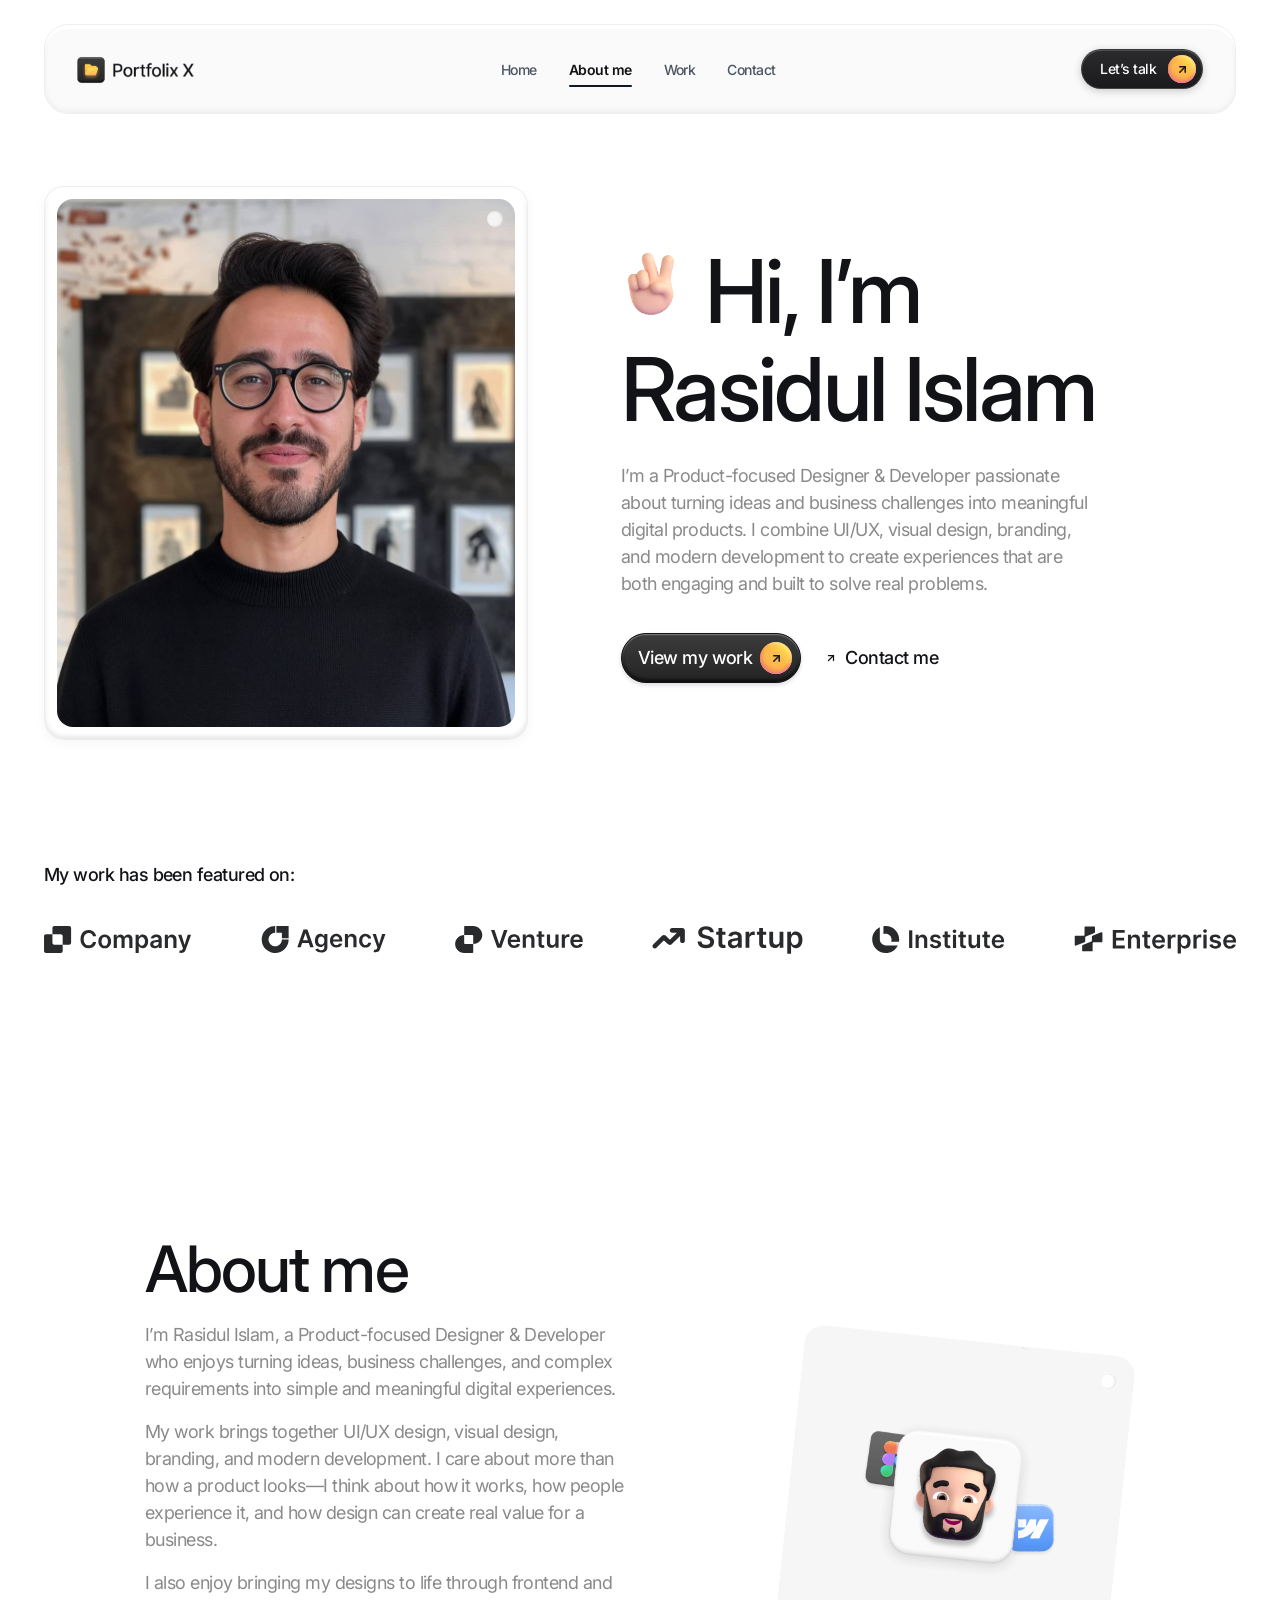
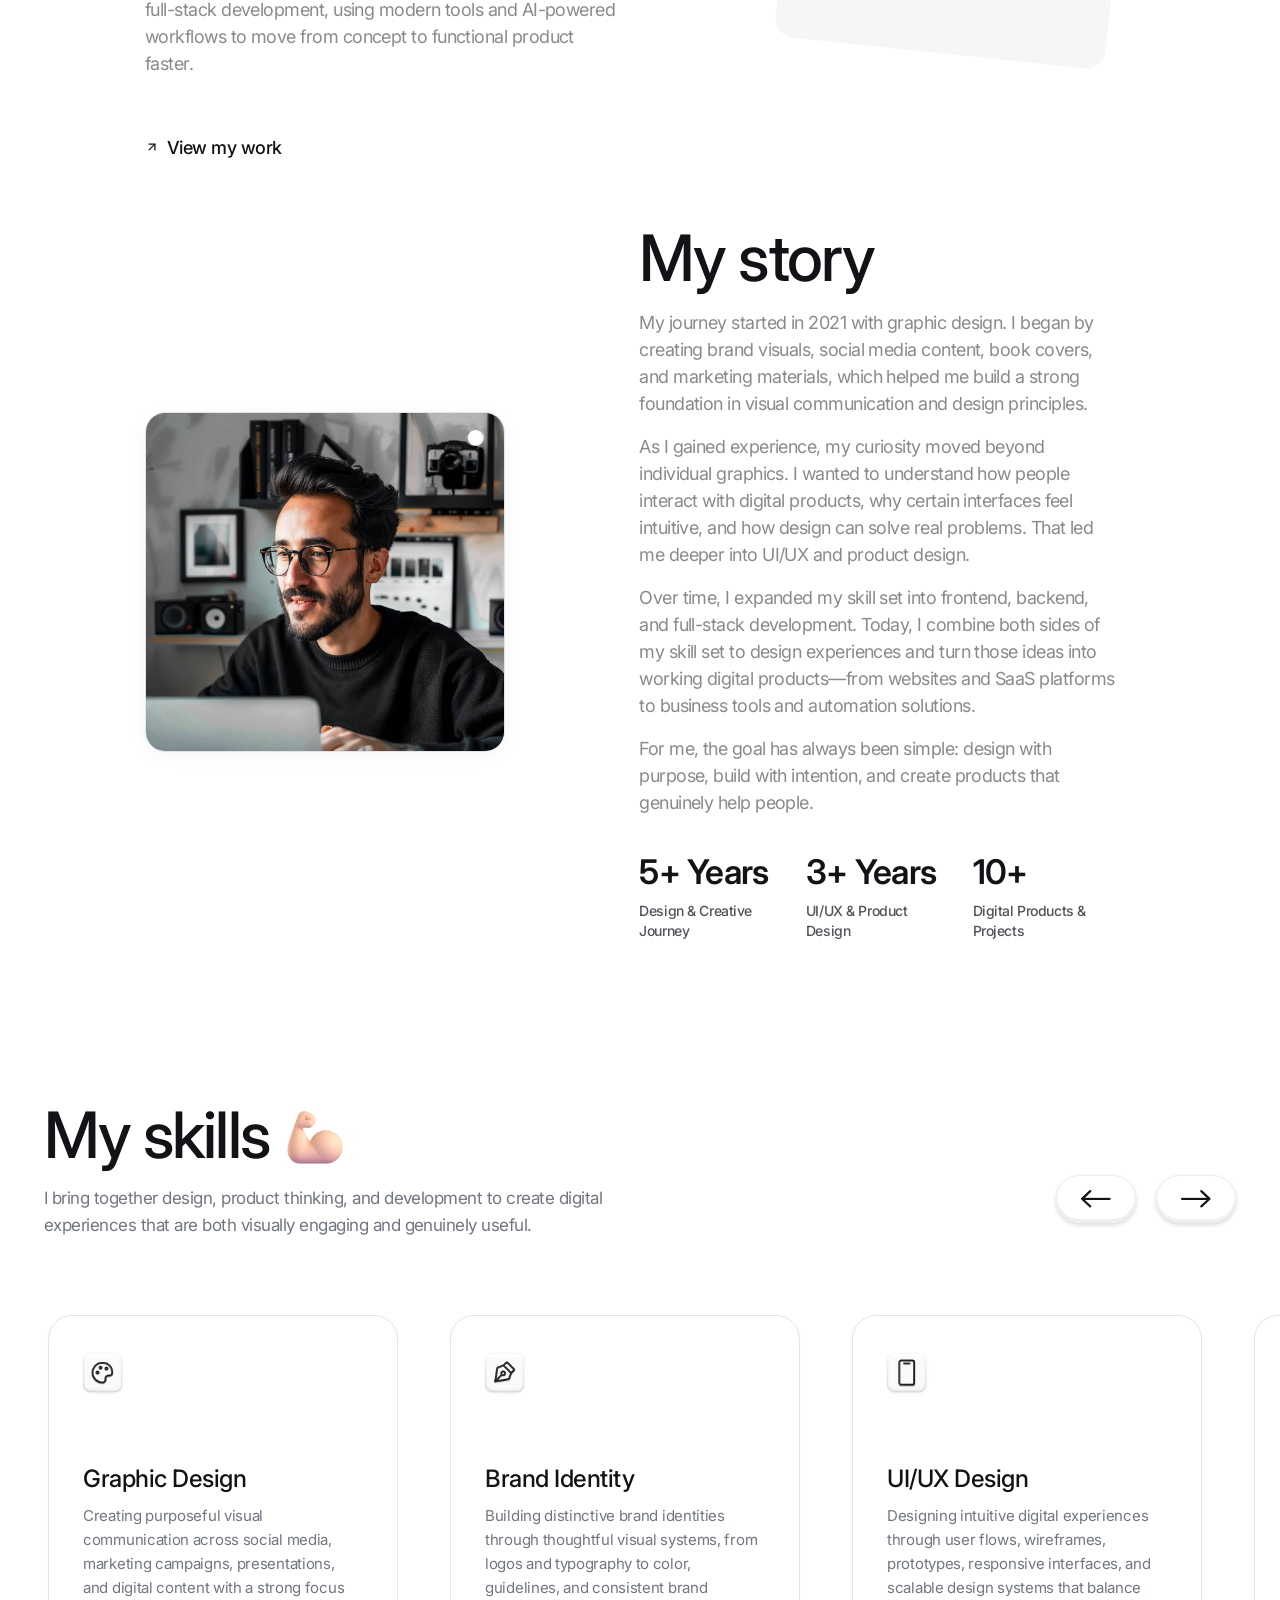
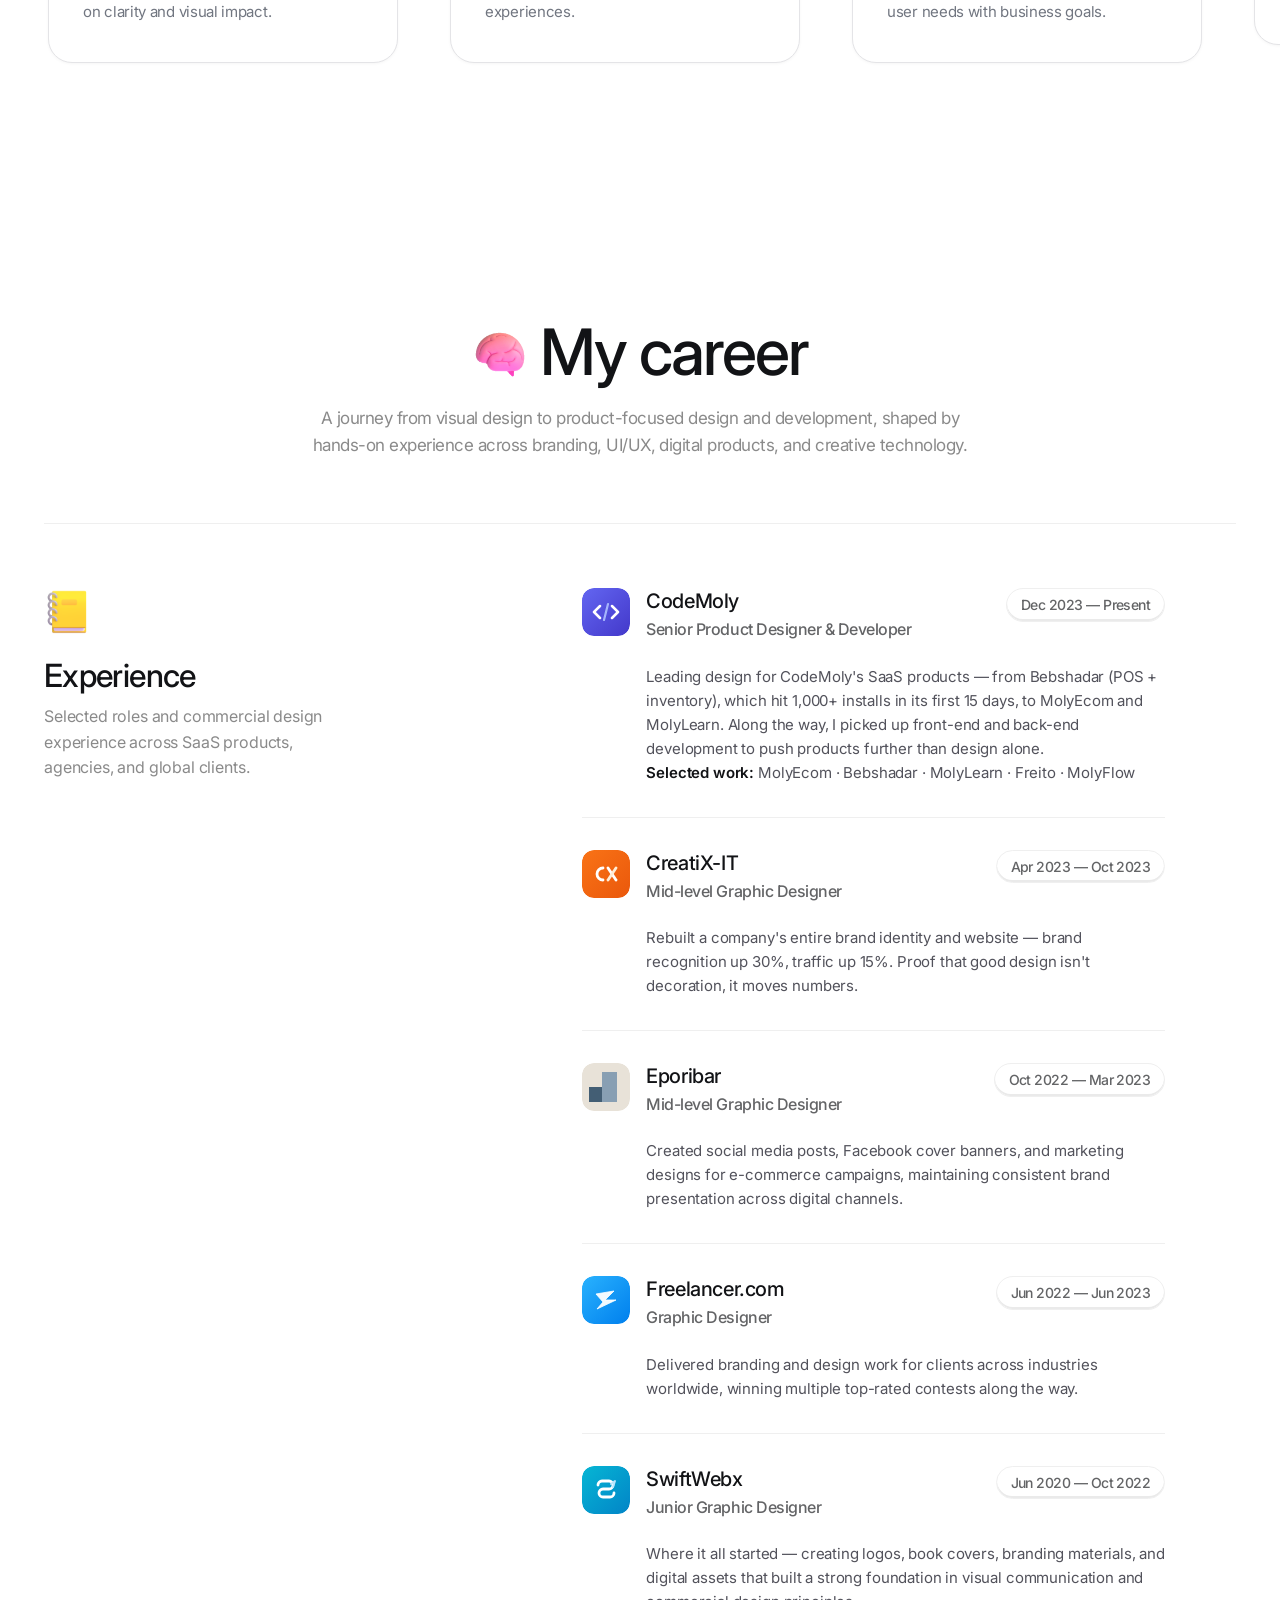
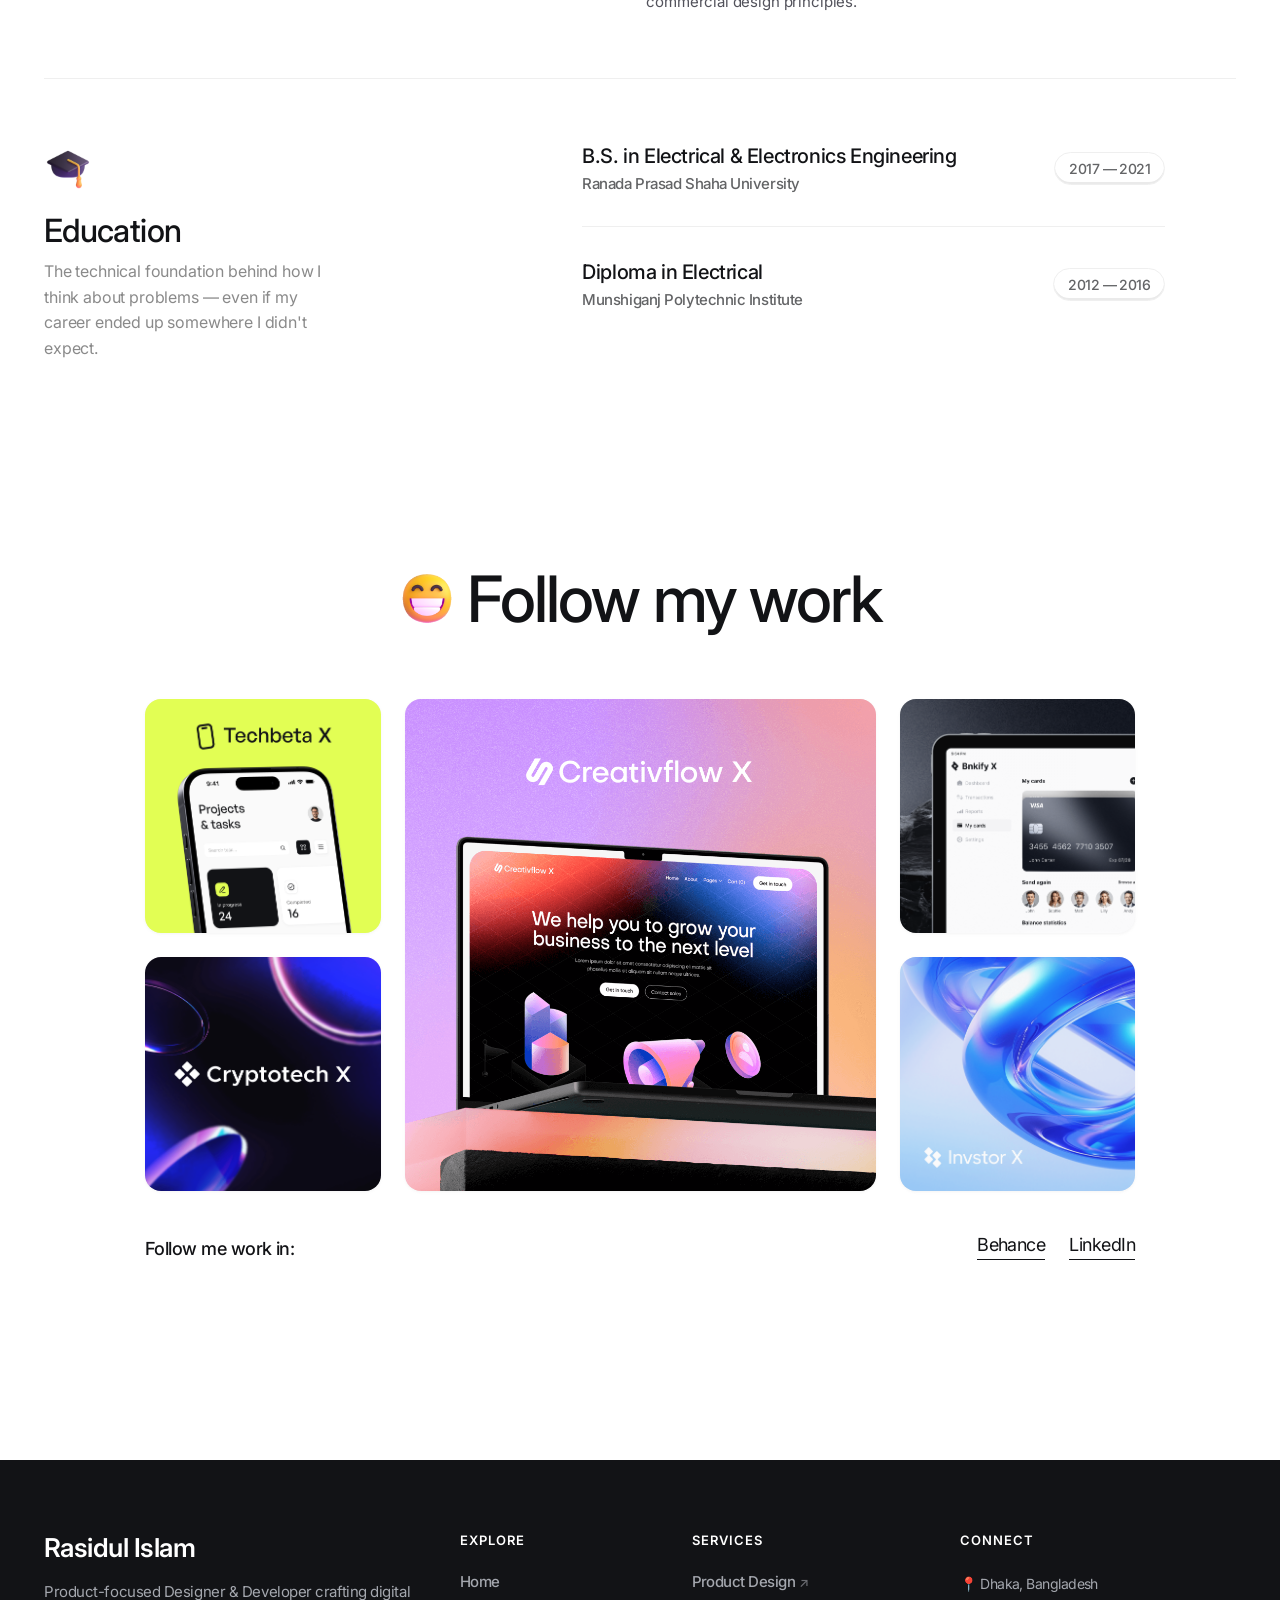
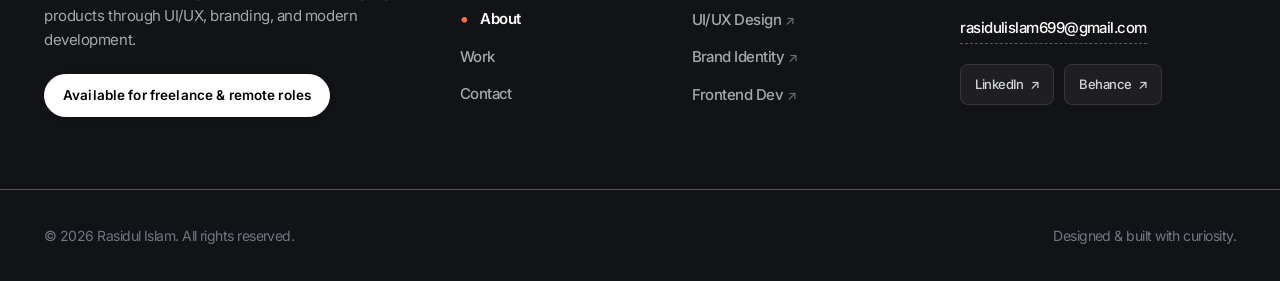
==== about.html @ 04a797d9 "Initial commit: Personal Portfolio - Rasidul Islam" ====
<!DOCTYPE html>
<html data-wf-domain="portfolixtemplate.webflow.io" data-wf-page="667c754c9d223413082639e3" data-wf-site="667c1fe7c451b2511da725f9" lang="en">

<head>
    <meta charset="utf-8" />
    <title>About Me - John Carter | Senior UI/UX & Product Designer</title>
    <meta content="Learn more about John Carter, a Senior Product and UI/UX Designer crafting high-impact digital experiences." name="description" />
    <meta content="width=device-width, initial-scale=1" name="viewport" />
    
    <!-- Favicon -->
    <link href="assets/images/favicon.png" rel="shortcut icon" type="image/x-icon" />
    
    <!-- Google Fonts: Inter (100 to 900) -->
    <link rel="preconnect" href="https://fonts.googleapis.com" />
    <link rel="preconnect" href="https://fonts.gstatic.com" crossorigin />
    <link href="https://fonts.googleapis.com/css2?family=Inter:ital,opsz,wght@0,14..32,100..900;1,14..32,100..900&display=swap" rel="stylesheet" />

    <!-- Core & Custom Stylesheets -->
    <link href="assets/css/webflow.css" rel="stylesheet" type="text/css" />
    <link href="assets/css/design-system.css" rel="stylesheet" type="text/css" />
    <link href="assets/css/custom.css" rel="stylesheet" type="text/css" />

    <style>
        .nav-center-link.active {
            color: var(--ds-text-primary) !important;
            font-weight: 600 !important;
        }
        .nav-center-link.active::after {
            width: 100% !important;
        }
    </style>
</head>

<body>
    <div class="page-wrapper">
        <!-- Floating Header & Navigation -->
        <header class="header-container sticky-alt">
            <div class="w-layout-blockcontainer container-default w-container">
                <div data-animation="default" class="header-wrapper v1 w-nav" data-collapse="all" role="banner">
                    <div class="header-wrapper header-floating">
                        <div class="header-container-wrapper">
                            <!-- Logo -->
                            <div class="nav-menu-left-side">
                                <div class="v1-logo-wrapper">
                                    <a href="index.html" class="logo-link w-inline-block" title="Portfolix X">
                                        <img src="assets/images/logo.png" loading="eager" alt="Portfolix X Logo" />
                                    </a>
                                </div>
                            </div>
                            
                            <!-- Middle Navigation Links (Desktop) -->
                            <nav class="nav-menu-center-links" role="navigation">
                                <a href="index.html" class="nav-center-link">Home</a>
                                <a href="about.html" class="nav-center-link active">About me</a>
                                <a href="work.html" class="nav-center-link">Work</a>
                                <a href="contact.html" class="nav-center-link">Contact</a>
                            </nav>

                            <!-- Right Side: Let’s talk Button & Hamburger Menu Button -->
                            <div class="nav-menu-right-side">
                                <a href="contact.html" class="primary-button small header-shop-btn header-cta-btn w-inline-block" title="Let’s talk">
                                    <div>Let’s talk</div>
                                    <div class="button-icon-right small">
                                        <svg width="13" height="13" viewBox="0 0 24 24" fill="none" stroke="#111827" stroke-width="2.8" stroke-linecap="round" stroke-linejoin="round">
                                            <line x1="7" y1="17" x2="17" y2="7"></line>
                                            <polyline points="7 7 17 7 17 17"></polyline>
                                        </svg>
                                    </div>
                                </a>
                                <div class="hamburger-menu v2 w-nav-button" id="hamburgerBtn" aria-label="Open menu" role="button" tabindex="0">
                                    <div class="hamburger-menu-flex v2">
                                        <div class="hamburger-menu-line top"></div>
                                        <div class="hamburger-menu-line bottom"></div>
                                    </div>
                                </div>
                            </div>
                        </div>
                    </div>
                </div>
            </div>
        </header>

        <!-- Full-Page Menu Drawer Modal -->
        <div class="nav-menu-wrapper full-page-menu v1" id="menuDrawer">
            <div class="full-page-menu---bg v1" id="menuBackdrop"></div>
            <div class="list-nav-menu header-v1">
                <div class="w-layout-blockcontainer container-default width-100 w-container">
                    <div class="card-menu-wrapper">
                        <div class="card-menu">
                            <div class="card-menu---top-content">
                                <div class="availability-wrapper">
                                    <div class="availability-icon"></div>
                                    <div class="text-light">
                                        <div class="display-1 mid v2-alt" style="color: #fff; font-size: 16px; font-weight: 500;">Available for <span class="text-no-wrap">new projects</span></div>
                                    </div>
                                </div>
                                <div class="card-menu---close-button" id="menuCloseBtn" title="Close menu">
                                    <div>&#x2715;</div>
                                </div>
                            </div>
                            <div class="mg-top-default mg-top-24px---mbl">
                                <div class="card-menu---links-wrapper">
                                    <a href="contact.html" class="card-menu---link w-inline-block">
                                        <div class="left-icon"><div class="icon-font-rounded">&#xe810;</div></div>
                                        <div>Contact</div>
                                    </a>
                                    <a href="index.html#services" class="card-menu---link w-inline-block">
                                        <div class="left-icon"><div class="icon-font-rounded">&#xe810;</div></div>
                                        <div>Services</div>
                                    </a>
                                </div>
                            </div>
                            <div class="mg-top-default mg-top-24px---mbl">
                                <div class="w-layout-grid card-menu---pages-grid">
                                    <a href="index.html" class="card-menu---link v2 w-inline-block"><div>Home</div></a>
                                    <a href="about.html" class="card-menu---link v2 w-inline-block w--current"><div>About me</div></a>
                                    <a href="work.html" class="card-menu---link v2 w-inline-block"><div>Work</div></a>
                                    <a href="index.html#shop" class="card-menu---link v2 w-inline-block"><div>Shop</div></a>
                                    <a href="index.html#blog" class="card-menu---link v2 w-inline-block"><div>Blog</div></a>
                                </div>
                            </div>
                            <div class="divider tertiary mg-default"></div>
                            <div>
                                <div class="display-3" style="color: rgba(255,255,255,0.7); font-size: 14px;">Follow me:</div>
                                <div class="mg-top-extra-small">
                                    <div class="social-media-grid small">
                                        <a href="https://www.behance.net/rasidulislamsajib1" target="_blank" rel="noopener noreferrer" class="text-link light">Behance</a>
                                        <a href="https://www.linkedin.com/in/rasidulislamsajib1/" target="_blank" rel="noopener noreferrer" class="text-link light">LinkedIn</a>
                                    </div>
                                </div>
                            </div>
                        </div>
                    </div>
                </div>
            </div>
        </div>

        <main class="main-wrapper">
            <!-- 1. ABOUT ME HERO SECTION (PORTFOLIX X EXACT MATCH FROM SPA) -->
            <section class="section hero-section---v4">
                <div class="w-layout-blockcontainer container-default w-container">
                    <div class="w-layout-grid grid-2-columns hero-section---v4-grid">
                        <div class="card-frame about-card-frame">
                            <img src="assets/images/hi-im-jhon-carter-portfolix-x.jpg" loading="eager" alt="Hi I'm Rasidul Islam" class="card-frame-image hero-section---v4---image" />
                            <div class="card-frame-dot"></div>
                        </div>
                        <div class="hero-section---v4---content">
                            <div class="inner-container _480px">
                                <div class="inner-container _450px---mbl center">
                                    <div class="inner-container _400px---tablet _100-mbl">
                                        <div class="heading-wrapper w-clearfix">
                                            <img src="assets/images/peace-icon-portfolix-x.png" loading="eager" alt="Peace Icon" class="heading-icon alt---mbl" />
                                            <h1 class="display-10">Hi, I’m Rasidul Islam</h1>
                                        </div>
                                    </div>
                                    <div class="mg-top-small">
                                        <p>I’m a Product-focused Designer &amp; Developer passionate about turning ideas and business challenges into meaningful digital products. I combine UI/UX, visual design, branding, and modern development to create experiences that are both engaging and built to solve real problems.</p>
                                    </div>
                                </div>
                                <div class="mg-top-medium mg-top-32px---mbl">
                                    <div class="buttons-row left center-mbl">
                                        <a href="work.html" class="primary-button w-inline-block">
                                            <div>View my work</div>
                                            <div class="button-icon-right">
                                                <svg width="13" height="13" viewBox="0 0 24 24" fill="none" stroke="#111827" stroke-width="2.8" stroke-linecap="round" stroke-linejoin="round">
                                                    <line x1="7" y1="17" x2="17" y2="7"></line>
                                                    <polyline points="7 7 17 7 17 17"></polyline>
                                                </svg>
                                            </div>
                                        </a>
                                        <a href="contact.html" class="link mid w-inline-block">
                                            <div class="item-icon-left">
                                                <svg width="12" height="12" viewBox="0 0 24 24" fill="none" stroke="currentColor" stroke-width="2.5" stroke-linecap="round" stroke-linejoin="round">
                                                    <line x1="7" y1="17" x2="17" y2="7"></line>
                                                    <polyline points="7 7 17 7 17 17"></polyline>
                                                </svg>
                                            </div>
                                            <div>Contact me</div>
                                        </a>
                                    </div>
                                </div>
                            </div>
                        </div>
                    </div>
                </div>
            </section>

            <!-- 2. LOGO SECTION (FEATURED ON - PORTFOLIX X EXACT MATCH) -->
            <section class="section">
                <div class="w-layout-blockcontainer container-default w-container">
                    <div class="text-center---mbl">
                        <div>
                            <div class="display-3">My work has been <span class="text-no-wrap">featured on:</span></div>
                        </div>
                        <div class="mg-top-large">
                            <div class="logo-strip-wrapper---grid">
                                <div class="logo-stripe-wrapper"><img src="assets/images/logos/company.svg" loading="eager" alt="Company Logo - Portfolix X Webflow Template" /></div>
                                <div class="logo-stripe-wrapper"><img src="assets/images/logos/agency.svg" loading="eager" alt="Agency Logo - Portfolix X Webflow Template" /></div>
                                <div class="logo-stripe-wrapper"><img src="assets/images/logos/venture.svg" loading="eager" alt="Venture Logo - Portfolix X Webflow Template" /></div>
                                <div class="logo-stripe-wrapper"><img src="assets/images/logos/startup.svg" loading="eager" alt="Startup Logo - Portfolix X Webflow Template" /></div>
                                <div class="logo-stripe-wrapper"><img src="assets/images/logos/institute.svg" loading="eager" alt="Institute Logo - Portfolix X Webflow Template" /></div>
                                <div class="logo-stripe-wrapper"><img src="assets/images/logos/enterprise.svg" loading="eager" alt="Enterprise Logo - Portfolix X Webflow Template" /></div>
                            </div>
                        </div>
                    </div>
                </div>
            </section>

            <!-- 3. ABOUT ME & MY STORY (PORTFOLIX X EXACT MATCH) -->
            <section class="section top-200">
                <div class="w-layout-blockcontainer container-default w-container">
                    <div class="inner-container _990px center">
                        <div class="w-layout-grid grid-2-columns about-me-grid">
                            <div class="inner-container _480px _100-mbl">
                                <div class="inner-container _500px---mbl">
                                    <h2 class="display-9 mid">About me</h2>
                                    <div class="mg-top-small">
                                        <p>I’m Rasidul Islam, a Product-focused Designer &amp; Developer who enjoys turning ideas, business challenges, and complex requirements into simple and meaningful digital experiences.</p>
                                        <p class="mg-top-small">My work brings together UI/UX design, visual design, branding, and modern development. I care about more than how a product looks—I think about how it works, how people experience it, and how design can create real value for a business.</p>
                                        <p class="mg-top-small">I also enjoy bringing my designs to life through frontend and full-stack development, using modern tools and AI-powered workflows to move from concept to functional product faster.</p>
                                    </div>
                                </div>
                                <div class="mg-top-medium">
                                    <div class="buttons-row left">
                                        <a href="work.html" class="link mid w-inline-block">
                                            <div class="item-icon-left">
                                                <svg width="14" height="14" viewBox="0 0 24 24" fill="none" stroke="currentColor" stroke-width="2.2" stroke-linecap="round" stroke-linejoin="round">
                                                    <line x1="7" y1="17" x2="17" y2="7"></line>
                                                    <polyline points="7 7 17 7 17 17"></polyline>
                                                </svg>
                                            </div>
                                            <div>View my work</div>
                                        </a>
                                    </div>
                                </div>
                            </div>
                            <div class="about-me-section---image-container">
                                <div class="image-wrapper about-me-section---image">
                                    <img src="assets/images/about-me-image-portfolix-x.png" loading="eager" alt="About Me Image - Portfolix X Webflow Template" class="image border-radius-image-default" />
                                </div>
                            </div>
                        </div>
                        <div class="mg-top-extra-large mg-top-64px---mbl">
                            <div class="w-layout-grid grid-2-columns story-grid">
                                <div class="image-wrapper story---image-wrapper">
                                    <img src="assets/images/my-story-image-portfolix-x.jpg" loading="eager" alt="My Story Image - Portfolix X Webflow Template" class="image cover-image responsive---mbl" />
                                </div>
                                <div class="inner-container _480px _100-mbl">
                                    <div class="inner-container _550px---mbl">
                                        <h2 class="display-9 mid">My story</h2>
                                        <div class="mg-top-small">
                                            <p>My journey started in 2021 with graphic design. I began by creating brand visuals, social media content, book covers, and marketing materials, which helped me build a strong foundation in visual communication and design principles.</p>
                                            <p class="mg-top-small">As I gained experience, my curiosity moved beyond individual graphics. I wanted to understand how people interact with digital products, why certain interfaces feel intuitive, and how design can solve real problems. That led me deeper into UI/UX and product design.</p>
                                            <p class="mg-top-small">Over time, I expanded my skill set into frontend, backend, and full-stack development. Today, I combine both sides of my skill set to design experiences and turn those ideas into working digital products—from websites and SaaS platforms to business tools and automation solutions.</p>
                                            <p class="mg-top-small">For me, the goal has always been simple: design with purpose, build with intention, and create products that genuinely help people.</p>
                                        </div>
                                        <div class="mg-top-medium">
                                            <div class="w-layout-grid story---grid">
                                                <div>
                                                    <div class="display-8 mid text-titles">5+ Years</div>
                                                    <div class="mg-top-extra-small">
                                                        <div class="display-3">Design &amp; Creative Journey</div>
                                                    </div>
                                                </div>
                                                <div>
                                                    <div class="display-8 mid text-titles">3+ Years</div>
                                                    <div class="mg-top-extra-small">
                                                        <div class="display-3">UI/UX &amp; Product Design</div>
                                                    </div>
                                                </div>
                                                <div>
                                                    <div class="display-8 mid text-titles">10+</div>
                                                    <div class="mg-top-extra-small">
                                                        <div class="display-3">Digital Products &amp; Projects</div>
                                                    </div>
                                                </div>
                                            </div>
                                        </div>
                                    </div>
                                </div>
                            </div>
                        </div>
                    </div>
                </div>
            </section>

            <!-- 4. MY SKILLS SECTION (PORTFOLIX X EXACT MATCH FROM SPA) -->
            <section class="section overflow-hidden">
                <div class="w-layout-blockcontainer container-default w-container">
                    <div class="heading-wrapper">
                        <div class="title-and-arrows alt-mbl">
                            <div class="flex-horizontal justify-start w-clearfix">
                                <h2 class="display-9 mid">My skills</h2>
                                <img src="assets/images/flex-icon-portfolix-x.png" loading="eager" alt="Arm Icon - Portfolix X Webflow Template" class="heading-icon right medium" />
                            </div>
                        </div>
                        <div class="skills-intro-text">
                            <p>I bring together design, product thinking, and development to create digital experiences that are both visually engaging and genuinely useful.</p>
                        </div>
                    </div>
                    <div class="mg-top-extra-large">
                        <div class="slider-wrapper skills-slider w-slider">
                            <div class="slider-mask skills-slider w-slider-mask" id="skillsTrack">
                                <!-- Slide 1: Graphic Design -->
                                <div class="mg-right-default w-slide">
                                    <div class="card skill-card">
                                        <div class="skills-icon"><img src="assets/images/graphic-design-icon-portfolix-x.png" loading="eager" alt="Graphic Design Icon" class="image" /></div>
                                        <div class="inner-container _300px---mbp">
                                            <h3 class="display-5 mid">Graphic Design</h3>
                                            <div class="mg-top-tiny">
                                                <p>Creating purposeful visual communication across social media, marketing campaigns, presentations, and digital content with a strong focus on clarity and visual impact.</p>
                                            </div>
                                        </div>
                                    </div>
                                </div>
                                <!-- Slide 2: Brand Identity -->
                                <div class="mg-right-default w-slide">
                                    <div class="card skill-card">
                                        <div class="skills-icon"><img src="assets/images/brand-design-icon-portfolix-x.png" loading="eager" alt="Brand Identity Icon" class="image" /></div>
                                        <div class="inner-container _300px---mbp">
                                            <h3 class="display-5 mid">Brand Identity</h3>
                                            <div class="mg-top-tiny">
                                                <p>Building distinctive brand identities through thoughtful visual systems, from logos and typography to color, guidelines, and consistent brand experiences.</p>
                                            </div>
                                        </div>
                                    </div>
                                </div>
                                <!-- Slide 3: UI/UX Design -->
                                <div class="mg-right-default w-slide">
                                    <div class="card skill-card">
                                        <div class="skills-icon"><img src="assets/images/ui-ux-design-icon-portfolix-x.png" loading="eager" alt="UI/UX Design Icon" class="image" /></div>
                                        <div class="inner-container _300px---mbp">
                                            <h3 class="display-5 mid">UI/UX Design</h3>
                                            <div class="mg-top-tiny">
                                                <p>Designing intuitive digital experiences through user flows, wireframes, prototypes, responsive interfaces, and scalable design systems that balance user needs with business goals.</p>
                                            </div>
                                        </div>
                                    </div>
                                </div>
                                <!-- Slide 4: Product Design -->
                                <div class="mg-right-default w-slide">
                                    <div class="card skill-card">
                                        <div class="skills-icon"><img src="assets/images/product-design-icon-portfolix-x.png" loading="eager" alt="Product Design Icon" class="image" /></div>
                                        <div class="inner-container _300px---mbp">
                                            <h3 class="display-5 mid">Product Design</h3>
                                            <div class="mg-top-tiny">
                                                <p>Connecting user needs, business goals, and technology to shape digital products from early ideas to polished, functional experiences.</p>
                                            </div>
                                        </div>
                                    </div>
                                </div>
                                <!-- Slide 5: Front-end Development -->
                                <div class="mg-right-default w-slide">
                                    <div class="card skill-card">
                                        <div class="skills-icon"><img src="assets/images/front-end-development-icon-portfolix-x.png" loading="eager" alt="Front-end Development Icon" class="image" /></div>
                                        <div class="inner-container _300px---mbp">
                                            <h3 class="display-5 mid">Front-end Development</h3>
                                            <div class="mg-top-tiny">
                                                <p>Turning designs into responsive, functional web experiences using modern frontend technologies, with attention to performance, usability, and clean implementation.</p>
                                            </div>
                                        </div>
                                    </div>
                                </div>
                            </div>
                            <div class="secondary-button slider-button skills-slider---left w-slider-arrow-left" id="skillPrevBtn" role="button" tabindex="0" aria-label="previous slide">
                                <div></div>
                            </div>
                            <div class="secondary-button slider-button skills-slider---right w-slider-arrow-right" id="skillNextBtn" role="button" tabindex="0" aria-label="next slide">
                                <div></div>
                            </div>
                        </div>
                    </div>
                </div>
            </section>

            <!-- 5. MY CAREER & EDUCATION SECTION -->
            <section class="section career-section">
                <div class="w-layout-blockcontainer container-default w-container">
                    <div class="heading-wrapper center alt-v2 w-clearfix">
                        <img src="assets/images/brain-icon-portfolix-x.png" loading="eager" alt="Brain Icon - Portfolix X Webflow Template" class="heading-icon medium" />
                        <h2 class="display-9 mid">My career</h2>
                    </div>
                    <div class="career-intro-text text-center mg-top-small">
                        <p style="font-size: 17px; line-height: 1.6; color: #52525b; max-width: 680px; margin: 0 auto;">A journey from visual design to product-focused design and development, shaped by hands-on experience across branding, UI/UX, digital products, and creative technology.</p>
                    </div>
                    <div class="divider mg-extra-large"></div>
                    <div class="w-layout-grid grid-2-columns career-grid">
                        <div class="inner-container _300px">
                            <div class="inner-container _250px---mbl">
                                <div class="flex-horizontal justify-start w-clearfix">
                                    <img src="assets/images/ledger-icon-portfolix-x.png" loading="eager" alt="Ledger Icon - Portfolix X Webflow Template" class="heading-icon _48px alt" />
                                </div>
                                <div class="mg-top-extra-small">
                                    <h3 class="display-7 mid">Experience</h3>
                                </div>
                                <div class="mg-top-extra-small">
                                    <p>Selected roles and commercial design experience across SaaS products, agencies, and global clients.</p>
                                </div>
                            </div>
                        </div>
                        <div class="career-content">
                            <div class="grid-1-column gap-row-none">
                                <!-- 1. CodeMoly -->
                                <div class="resume-card-wrapper">
                                    <div class="resume-icon">
                                        <img src="assets/images/career/codemoly.svg" loading="eager" alt="CodeMoly" class="image" />
                                    </div>
                                    <div class="resume-card---content-wrapper">
                                        <div class="resume-card---details-wrapper">
                                            <div>
                                                <h4 class="display-4 mid">CodeMoly</h4>
                                                <div class="mg-top-tiny">
                                                    <div class="display-3 color-neutral-700">Senior Product Designer &amp; Developer</div>
                                                </div>
                                            </div>
                                            <div class="badge secondary mid"><span class="text-paragraph">Dec 2023 — Present</span></div>
                                        </div>
                                        <div class="mg-top-default">
                                            <div class="inner-container _448px">
                                                <p>Leading design for CodeMoly&#x27;s SaaS products — from Bebshadar (POS + inventory), which hit 1,000+ installs in its first 15 days, to MolyEcom and MolyLearn. Along the way, I picked up front-end and back-end development to push products further than design alone.</p>
                                                <p class="mg-top-extra-small" style="font-size: 13.5px; color: #717680; font-weight: 500; margin-top: 10px;"><strong>Selected work:</strong> MolyEcom · Bebshadar · MolyLearn · Freito · MolyFlow</p>
                                            </div>
                                        </div>
                                    </div>
                                </div>
                                <div class="divider mg-medium"></div>
                                <!-- 2. CreatiX-IT -->
                                <div class="resume-card-wrapper">
                                    <div class="resume-icon">
                                        <img src="assets/images/career/creatix.svg" loading="eager" alt="CreatiX-IT" class="image" />
                                    </div>
                                    <div class="resume-card---content-wrapper">
                                        <div class="resume-card---details-wrapper">
                                            <div>
                                                <h4 class="display-4 mid">CreatiX-IT</h4>
                                                <div class="mg-top-tiny">
                                                    <div class="display-3 color-neutral-700">Mid-level Graphic Designer</div>
                                                </div>
                                            </div>
                                            <div class="badge secondary mid"><span class="text-paragraph">Apr 2023 — Oct 2023</span></div>
                                        </div>
                                        <div class="mg-top-default">
                                            <div class="inner-container _448px">
                                                <p>Rebuilt a company&#x27;s entire brand identity and website — brand recognition up 30%, traffic up 15%. Proof that good design isn&#x27;t decoration, it moves numbers.</p>
                                            </div>
                                        </div>
                                    </div>
                                </div>
                                <div class="divider mg-medium"></div>
                                <!-- 3. Eporibar -->
                                <div class="resume-card-wrapper">
                                    <div class="resume-icon">
                                        <img src="assets/images/career/eporibar.svg" loading="eager" alt="Eporibar" class="image" />
                                    </div>
                                    <div class="resume-card---content-wrapper">
                                        <div class="resume-card---details-wrapper">
                                            <div>
                                                <h4 class="display-4 mid">Eporibar</h4>
                                                <div class="mg-top-tiny">
                                                    <div class="display-3 color-neutral-700">Mid-level Graphic Designer</div>
                                                </div>
                                            </div>
                                            <div class="badge secondary mid"><span class="text-paragraph">Oct 2022 — Mar 2023</span></div>
                                        </div>
                                        <div class="mg-top-default">
                                            <div class="inner-container _448px">
                                                <p>Created social media posts, Facebook cover banners, and marketing designs for e-commerce campaigns, maintaining consistent brand presentation across digital channels.</p>
                                            </div>
                                        </div>
                                    </div>
                                </div>
                                <div class="divider mg-medium"></div>
                                <!-- 4. Freelancer.com -->
                                <div class="resume-card-wrapper">
                                    <div class="resume-icon">
                                        <img src="assets/images/career/freelancer.svg" loading="eager" alt="Freelancer.com" class="image" />
                                    </div>
                                    <div class="resume-card---content-wrapper">
                                        <div class="resume-card---details-wrapper">
                                            <div>
                                                <h4 class="display-4 mid">Freelancer.com</h4>
                                                <div class="mg-top-tiny">
                                                    <div class="display-3 color-neutral-700">Graphic Designer</div>
                                                </div>
                                            </div>
                                            <div class="badge secondary mid"><span class="text-paragraph">Jun 2022 — Jun 2023</span></div>
                                        </div>
                                        <div class="mg-top-default">
                                            <div class="inner-container _448px">
                                                <p>Delivered branding and design work for clients across industries worldwide, winning multiple top-rated contests along the way.</p>
                                            </div>
                                        </div>
                                    </div>
                                </div>
                                <div class="divider mg-medium"></div>
                                <!-- 5. SwiftWebx -->
                                <div class="resume-card-wrapper">
                                    <div class="resume-icon">
                                        <img src="assets/images/career/swiftwebx.svg" loading="eager" alt="SwiftWebx" class="image" />
                                    </div>
                                    <div class="resume-card---content-wrapper">
                                        <div class="resume-card---details-wrapper">
                                            <div>
                                                <h4 class="display-4 mid">SwiftWebx</h4>
                                                <div class="mg-top-tiny">
                                                    <div class="display-3 color-neutral-700">Junior Graphic Designer</div>
                                                </div>
                                            </div>
                                            <div class="badge secondary mid"><span class="text-paragraph">Jun 2020 — Oct 2022</span></div>
                                        </div>
                                        <div class="mg-top-default">
                                            <div class="inner-container _448px">
                                                <p>Where it all started — creating logos, book covers, branding materials, and digital assets that built a strong foundation in visual communication and commercial design principles.</p>
                                            </div>
                                        </div>
                                    </div>
                                </div>
                            </div>
                        </div>
                    </div>
                    <div class="divider mg-extra-large"></div>
                    <div class="w-layout-grid grid-2-columns career-grid">
                        <div class="inner-container _300px">
                            <div class="inner-container _250px---mbl">
                                <div class="flex-horizontal justify-start w-clearfix">
                                    <img src="assets/images/graduation-icon-portfolix-x.png" loading="eager" alt="Education Icon - Portfolix X Webflow Template" class="heading-icon _48px alt" />
                                </div>
                                <div class="mg-top-extra-small">
                                    <h3 class="display-7 mid">Education</h3>
                                </div>
                                <div class="mg-top-extra-small">
                                    <p>The technical foundation behind how I think about problems — even if my career ended up somewhere I didn&#x27;t expect.</p>
                                </div>
                            </div>
                        </div>
                        <div class="career-content">
                            <div class="grid-1-column gap-row-none">
                                <!-- 1. B.S. in Electrical & Electronics Engineering -->
                                <div class="resume-card-wrapper">
                                    <div class="resume-card---content-wrapper">
                                        <div class="resume-card---details-wrapper center">
                                            <div>
                                                <h4 class="display-4 mid">B.S. in Electrical &amp; Electronics Engineering</h4>
                                                <div class="mg-top-tiny">
                                                    <div class="display-2">Ranada Prasad Shaha University</div>
                                                </div>
                                            </div>
                                            <div class="badge secondary mid"><span class="text-paragraph">2017 — 2021</span></div>
                                        </div>
                                    </div>
                                </div>
                                <div class="divider mg-medium"></div>
                                <!-- 2. Diploma in Electrical -->
                                <div class="resume-card-wrapper">
                                    <div class="resume-card---content-wrapper">
                                        <div class="resume-card---details-wrapper center">
                                            <div>
                                                <h4 class="display-4 mid">Diploma in Electrical</h4>
                                                <div class="mg-top-tiny">
                                                    <div class="display-2">Munshiganj Polytechnic Institute</div>
                                                </div>
                                            </div>
                                            <div class="badge secondary mid"><span class="text-paragraph">2012 — 2016</span></div>
                                        </div>
                                    </div>
                                </div>
                            </div>
                        </div>
                    </div>
                </div>
            </section>

            <!-- 6. FOLLOW MY WORK (PORTFOLIX X EXACT MATCH FROM SPA) -->
            <section class="section bottom">
                <div class="w-layout-blockcontainer container-default w-container">
                    <div class="inner-container _990px center">
                        <div class="heading-wrapper center alt-v2 w-clearfix">
                            <img src="assets/images/follow-my-work-icon-portfolix-x.png" loading="eager" alt="Follow My Work Icon - Portfolix X Webflow Template" class="heading-icon medium" />
                            <h2 class="display-9 mid">Follow <span class="text-no-wrap">my work</span></h2>
                        </div>
                        <div class="mg-top-extra-large">
                            <div class="w-layout-grid grid-3-columns gallery-grid">
                                <a href="https://www.instagram.com/" target="_blank" rel="noopener noreferrer" class="image-wrapper border-radius-image-default gallery-link w-inline-block">
                                    <img src="assets/images/gallery-1-portfolix-x.png" loading="eager" alt="Techbeta X Project - Portfolix X Webflow Template" class="image cover-image" />
                                </a>
                                <a id="w-node-d7838286-6710-e626-cde7-32a94d28924d-4d289240" href="https://www.instagram.com/" target="_blank" rel="noopener noreferrer" class="image-wrapper border-radius-image-default gallery-link gallery-featured w-inline-block">
                                    <img src="assets/images/gallery-3-portfolix-x.png" loading="eager" alt="Creativflow X Project - Portfolix X Webflow Template" class="image cover-image" />
                                </a>
                                <a href="https://www.instagram.com/" target="_blank" rel="noopener noreferrer" class="image-wrapper border-radius-image-default gallery-link w-inline-block">
                                    <img src="assets/images/gallery-4-portfolix-x.png" loading="eager" alt="Bnkify X Project - Portfolix X Webflow Template" class="image cover-image" />
                                </a>
                                <a href="https://www.instagram.com/" target="_blank" rel="noopener noreferrer" class="image-wrapper border-radius-image-default gallery-link w-inline-block">
                                    <img src="assets/images/gallery-2-portfolix-x.png" loading="eager" alt="Cryptotech X Project - Portfolix X Webflow Template" class="image cover-image" />
                                </a>
                                <a href="https://www.instagram.com/" target="_blank" rel="noopener noreferrer" class="image-wrapper border-radius-image-default gallery-link w-inline-block">
                                    <img src="assets/images/gallery-5-portfolix-x.png" loading="eager" alt="Invstor X Project - Portfolix X Webflow Template" class="image cover-image" />
                                </a>
                            </div>
                        </div>
                        <div class="mg-top-large">
                            <div class="title-left---content-right">
                                <div class="display-3 mid color-neutral-700">Follow me <span class="text-no-wrap">work in:</span></div>
                                <div class="social-media-grid">
                                    <a href="https://www.behance.net/rasidulislamsajib1" target="_blank" rel="noopener noreferrer" class="text-link alt-v2">Behance</a>
                                    <a href="https://www.linkedin.com/in/rasidulislamsajib1/" target="_blank" rel="noopener noreferrer" class="text-link alt-v2">LinkedIn</a>
                                </div>
                            </div>
                        </div>
                    </div>
                </div>
            </section>
        </main>

        <!-- FOOTER (GLOBAL PORTFOLIX X) -->
        <footer class="footer-wrapper">

            <div class="footer-middle">
                <div class="w-layout-blockcontainer container-default w-container">
                    <div class="footer-modern-grid">
                        <!-- Col 1: Identity & Availability -->
                        <div class="footer-col-brand">
                            <a href="index.html" class="footer-brand-title">
                                <span class="brand-name">Rasidul Islam</span>
                            </a>
                            <p class="footer-bio-text">Product-focused Designer &amp; Developer crafting digital products through UI/UX, branding, and modern development.</p>
                            <div class="footer-availability-badge">
                                <span class="availability-badge-text">Available for freelance &amp; remote roles</span>
                            </div>
                        </div>

                        <!-- Col 2: Navigation / Explore -->
                        <div class="footer-nav-block">
                            <div class="footer-title">Explore</div>
                            <ul role="list" class="footer-column-links">
                                <li class="footer-column-item">
                                    <a href="index.html" class="footer-item-link w-inline-block">
                                        <span>Home</span>
                                    </a>
                                </li>
                                <li class="footer-column-item">
                                    <a href="about.html" class="footer-item-link w-inline-block w--current">
                                        <span>About</span>
                                    </a>
                                </li>
                                <li class="footer-column-item">
                                    <a href="work.html" class="footer-item-link w-inline-block">
                                        <span>Work</span>
                                    </a>
                                </li>
                                <li class="footer-column-item">
                                    <a href="contact.html" class="footer-item-link w-inline-block">
                                        <span>Contact</span>
                                    </a>
                                </li>
                            </ul>
                        </div>

                        <!-- Col 3: Services -->
                        <div class="footer-nav-block">
                            <div class="footer-title">Services</div>
                            <ul role="list" class="footer-column-links">
                                <li class="footer-column-item">
                                    <a href="index.html#projects" class="footer-item-link w-inline-block">
                                        <span>Product Design</span>
                                        <span class="link-arrow">↗</span>
                                    </a>
                                </li>
                                <li class="footer-column-item">
                                    <a href="index.html#projects" class="footer-item-link w-inline-block">
                                        <span>UI/UX Design</span>
                                        <span class="link-arrow">↗</span>
                                    </a>
                                </li>
                                <li class="footer-column-item">
                                    <a href="index.html#about" class="footer-item-link w-inline-block">
                                        <span>Brand Identity</span>
                                        <span class="link-arrow">↗</span>
                                    </a>
                                </li>
                                <li class="footer-column-item">
                                    <a href="index.html#projects" class="footer-item-link w-inline-block">
                                        <span>Frontend Dev</span>
                                        <span class="link-arrow">↗</span>
                                    </a>
                                </li>
                            </ul>
                        </div>

                        <!-- Col 4: Connect -->
                        <div class="footer-nav-block">
                            <div class="footer-title">Connect</div>
                            <div class="footer-connect-info">
                                <div class="footer-location-item">
                                    <span>📍 Dhaka, Bangladesh</span>
                                </div>
                                <div>
                                    <a href="mailto:rasidulislam699@gmail.com" class="footer-direct-email">rasidulislam699@gmail.com</a>
                                </div>
                                <div class="footer-social-chips">
                                    <a href="https://www.linkedin.com/in/rasidulislamsajib1/" target="_blank" rel="noopener noreferrer" class="footer-social-chip">
                                        <span>LinkedIn</span>
                                        <span>↗</span>
                                    </a>
                                    <a href="https://www.behance.net/rasidulislamsajib1" target="_blank" rel="noopener noreferrer" class="footer-social-chip">
                                        <span>Behance</span>
                                        <span>↗</span>
                                    </a>
                                </div>
                            </div>
                        </div>
                    </div>
                </div>
            </div>
            <div class="footer-bottom">
                <div class="w-layout-blockcontainer container-default w-container">
                    <div class="footer-bottom-flex">
                        <div class="footer-copyright-text">© 2026 Rasidul Islam. All rights reserved.</div>
                        <div class="footer-built-with-text">Designed &amp; built with curiosity.</div>
                    </div>
                </div>
            </div>
        </footer>
    </div>

    <!-- Scripts -->
    <script src="assets/js/jquery.min.js"></script>
    <script src="assets/js/webflow.js"></script>
    <script src="assets/js/main.js?v=2"></script>
    <script>
        // Skills Slider Navigation
        const skillsTrack = document.getElementById('skillsTrack');
        const prevBtn = document.getElementById('skillPrevBtn');
        const nextBtn = document.getElementById('skillNextBtn');

        if (skillsTrack && prevBtn && nextBtn) {
            let currentSlide = 0;
            const slides = skillsTrack.querySelectorAll('.w-slide');
            const totalSlides = slides.length;
            const slideStep = 374; // 350px card + 24px margin

            function updateSlider() {
                const maxSlide = Math.max(0, totalSlides - 3);
                skillsTrack.style.transform = `translate3d(-${currentSlide * slideStep}px, 0px, 0px)`;
            }

            nextBtn.addEventListener('click', () => {
                const maxSlide = Math.max(0, totalSlides - 3);
                if (currentSlide < maxSlide) {
                    currentSlide++;
                } else {
                    currentSlide = 0;
                }
                updateSlider();
            });

            prevBtn.addEventListener('click', () => {
                const maxSlide = Math.max(0, totalSlides - 3);
                if (currentSlide > 0) {
                    currentSlide--;
                } else {
                    currentSlide = maxSlide;
                }
                updateSlider();
            });
        }
    </script>
</body>
</html>
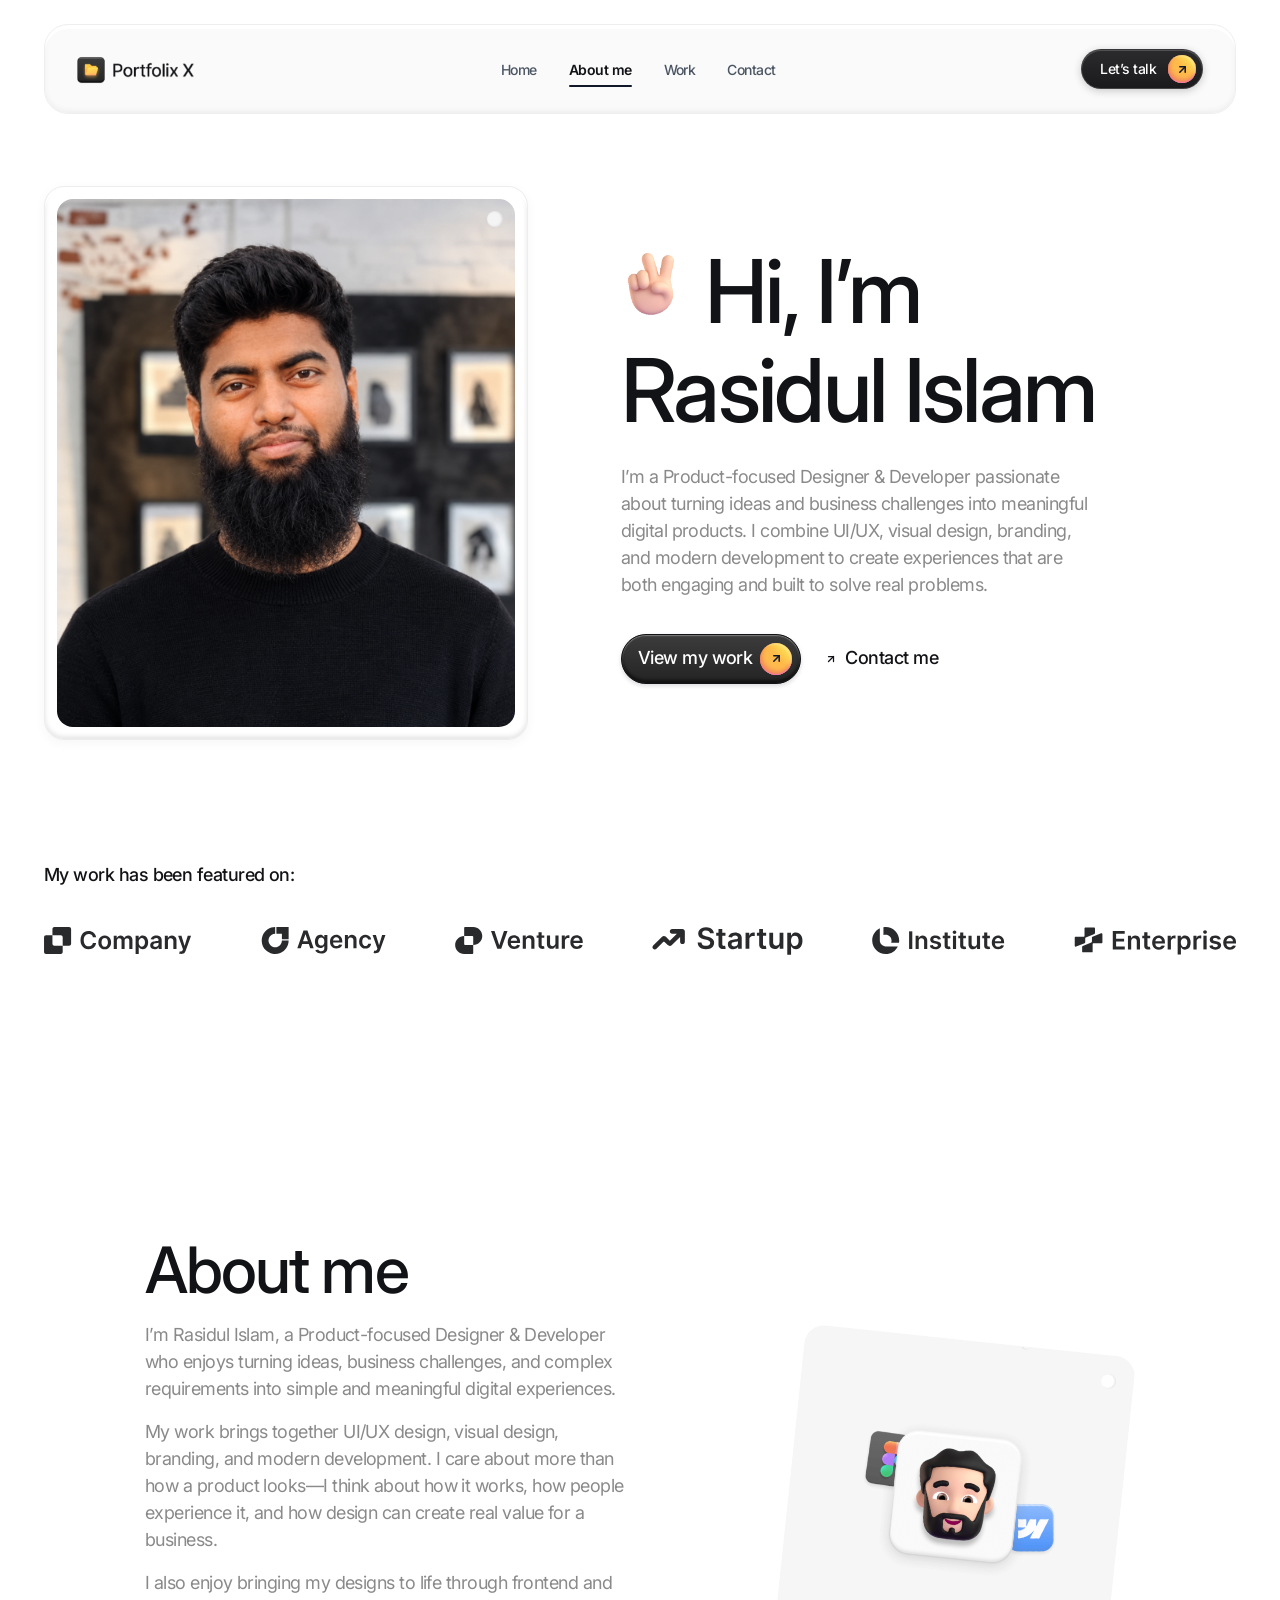
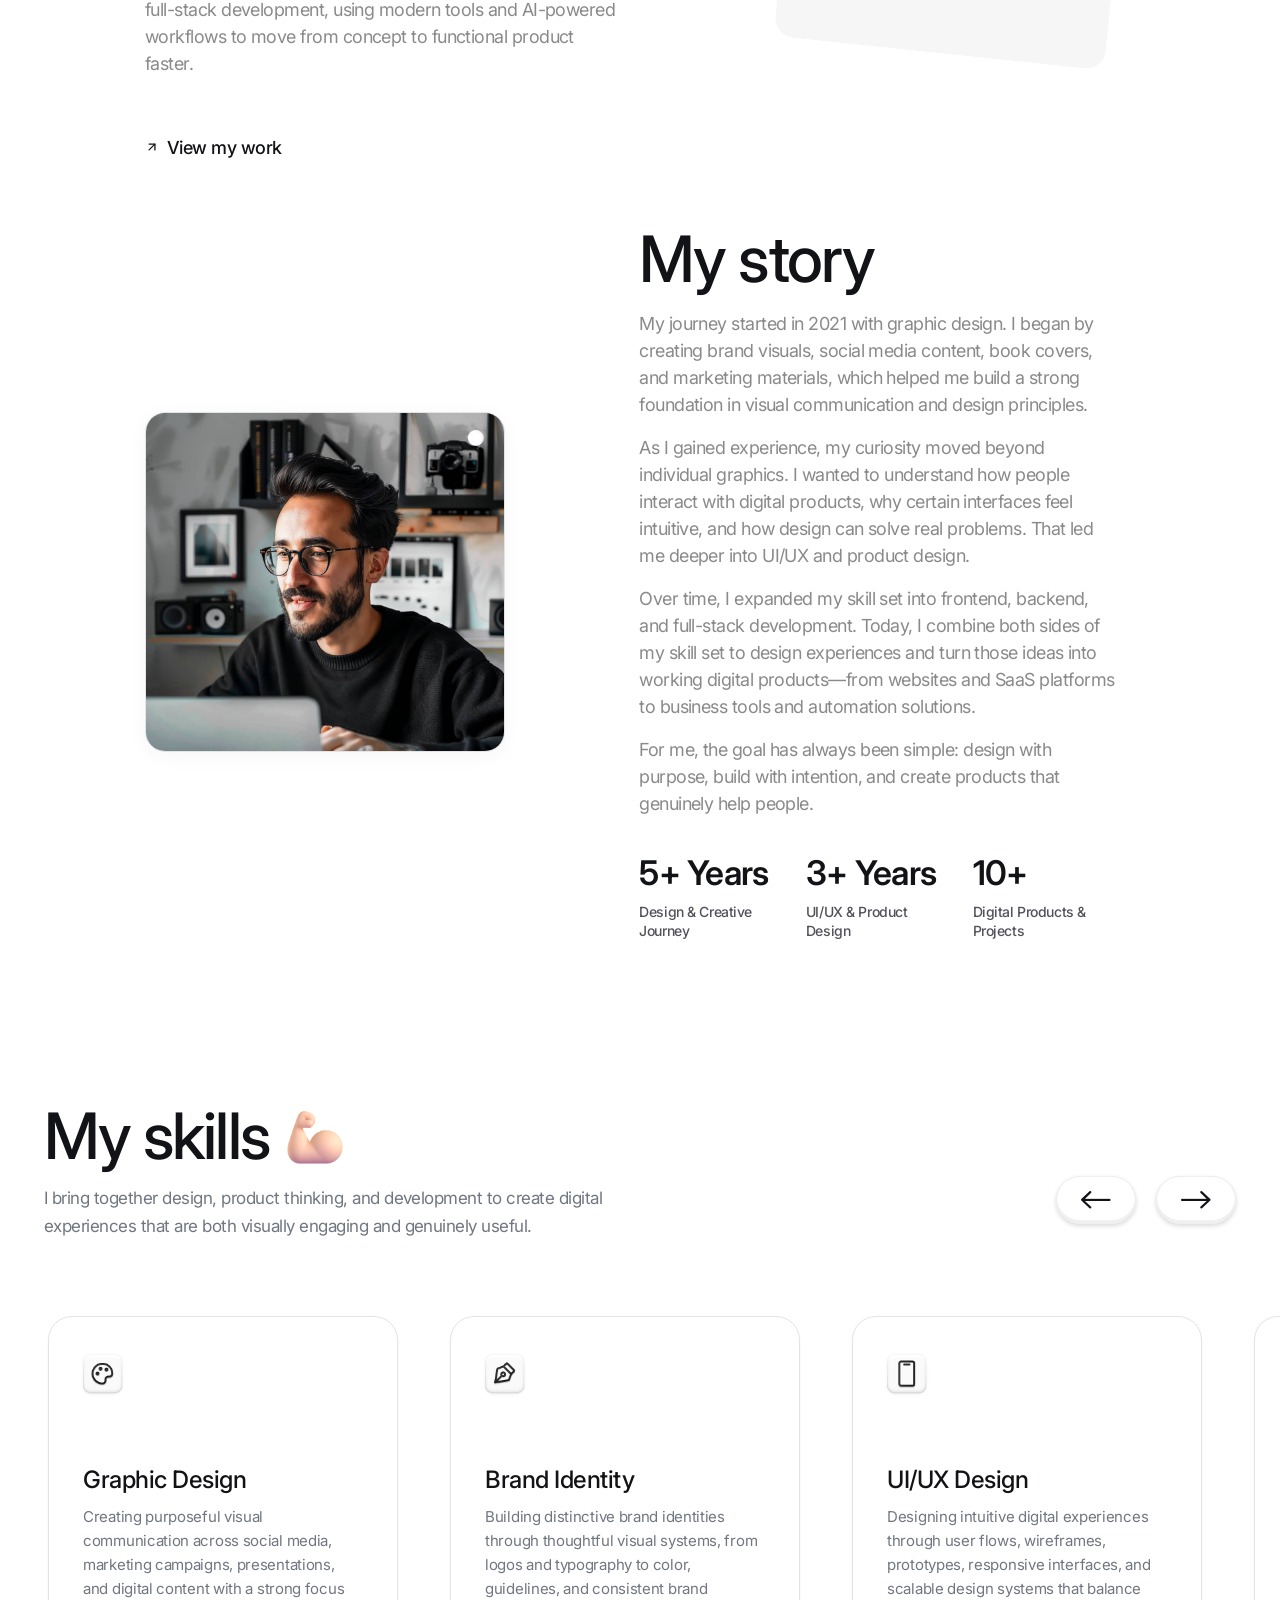
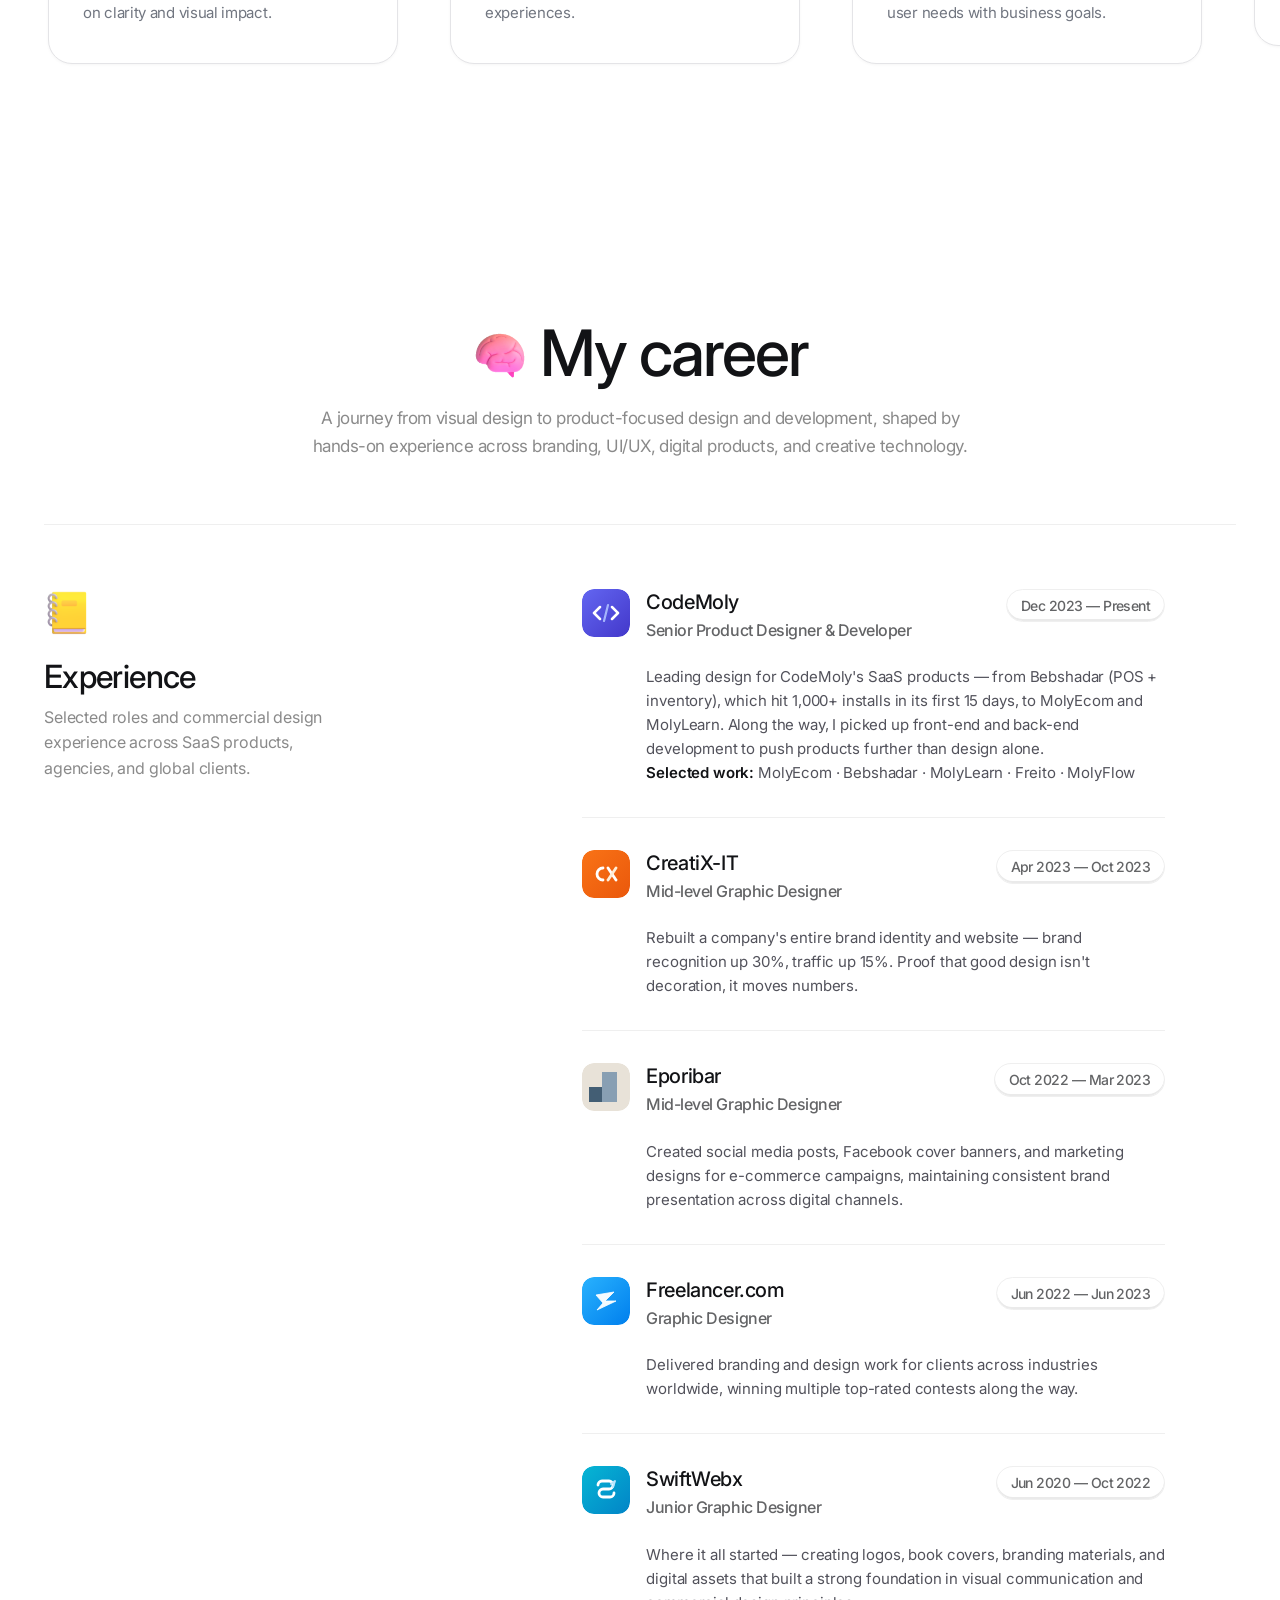
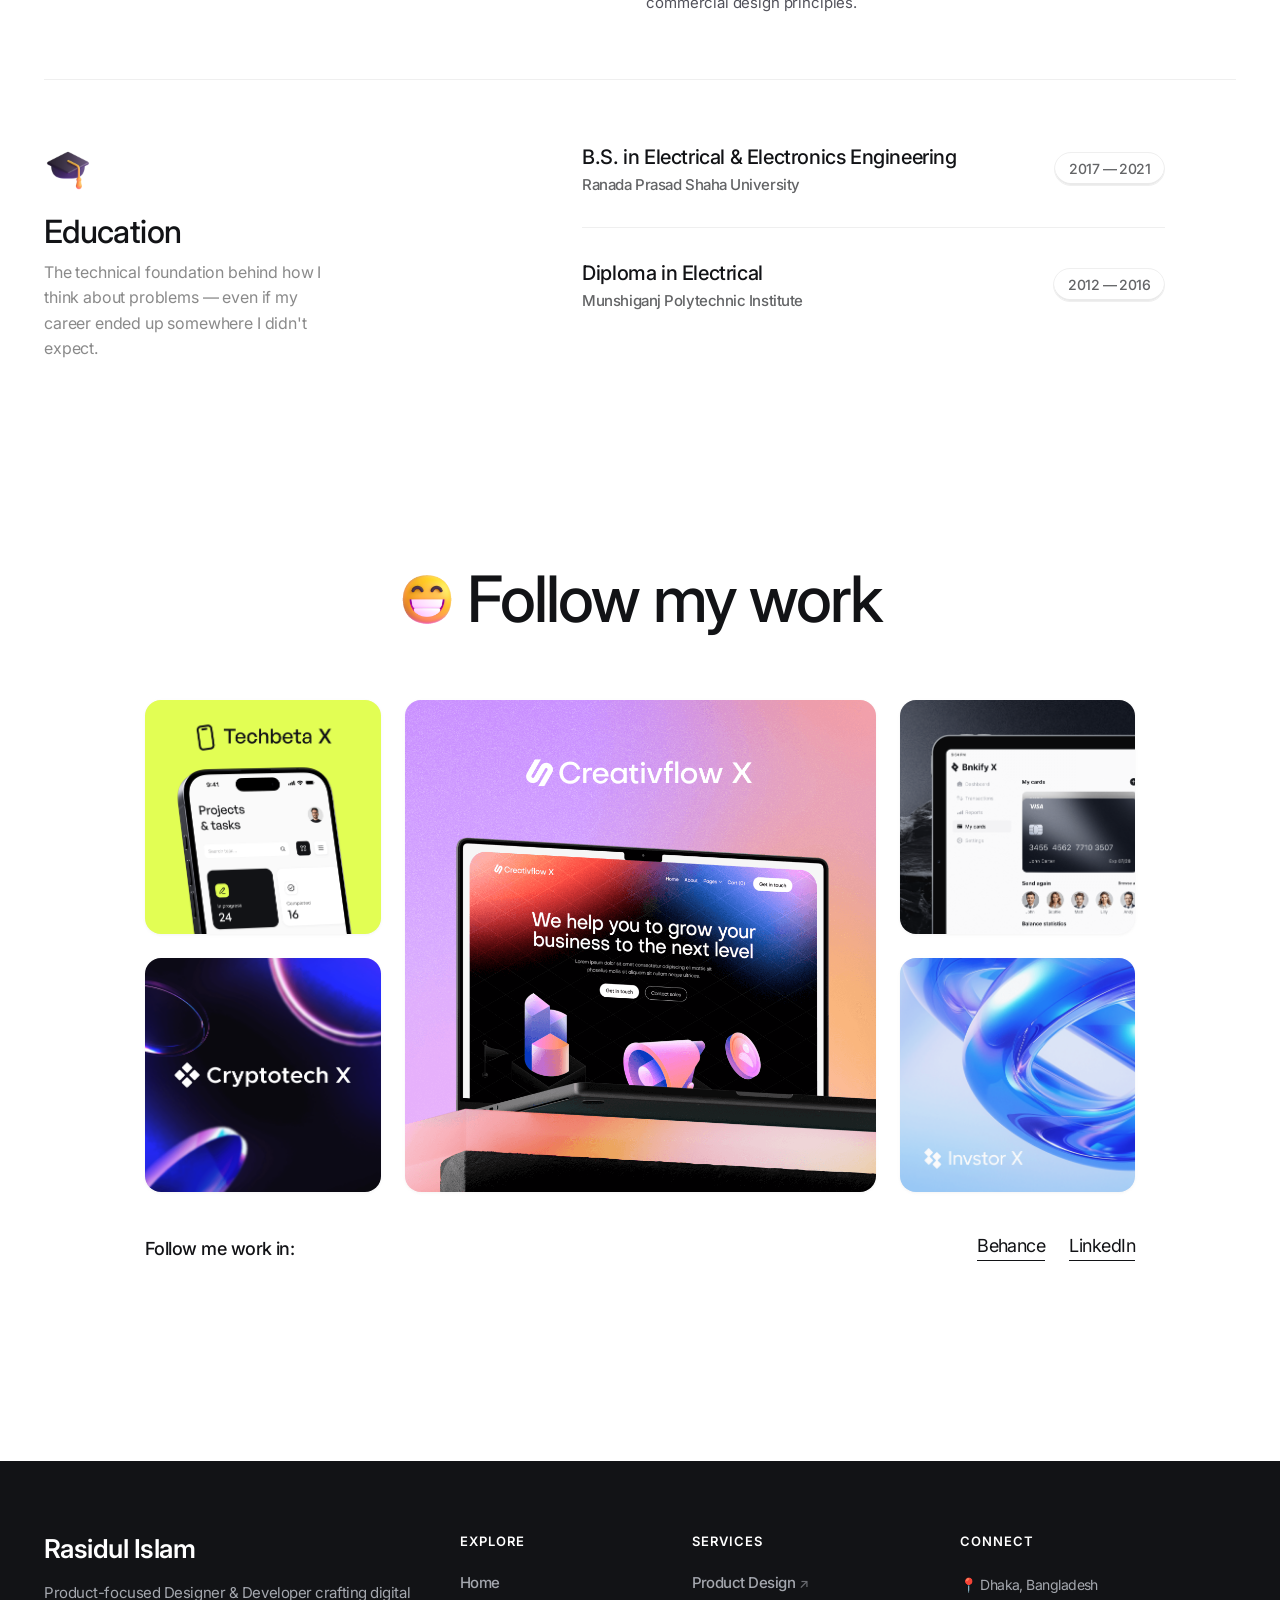
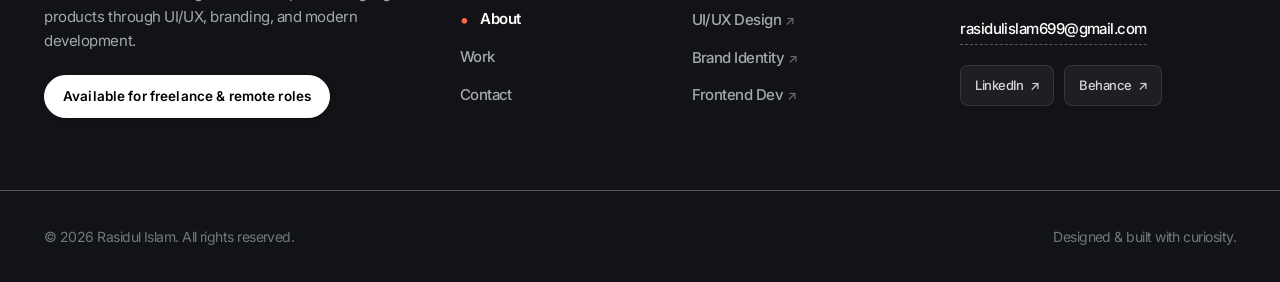
==== commit 678b85ea: "Update About page hero profile image with new portrait" ====
--- a/about.html
+++ b/about.html
@@ -3,8 +3,8 @@
 
 <head>
     <meta charset="utf-8" />
-    <title>About Me - John Carter | Senior UI/UX & Product Designer</title>
-    <meta content="Learn more about John Carter, a Senior Product and UI/UX Designer crafting high-impact digital experiences." name="description" />
+    <title>About Me - Rasidul Islam | Product-focused Designer &amp; Developer</title>
+    <meta content="Learn more about Rasidul Islam, a Product-focused Designer &amp; Developer crafting high-impact digital experiences." name="description" />
     <meta content="width=device-width, initial-scale=1" name="viewport" />
     
     <!-- Favicon -->
@@ -141,7 +141,7 @@
                 <div class="w-layout-blockcontainer container-default w-container">
                     <div class="w-layout-grid grid-2-columns hero-section---v4-grid">
                         <div class="card-frame about-card-frame">
-                            <img src="assets/images/hi-im-jhon-carter-portfolix-x.jpg" loading="eager" alt="Hi I'm Rasidul Islam" class="card-frame-image hero-section---v4---image" />
+                            <img src="assets/images/profile-about.png" loading="eager" alt="Rasidul Islam - Product-focused Designer &amp; Developer" class="card-frame-image hero-section---v4---image" />
                             <div class="card-frame-dot"></div>
                         </div>
                         <div class="hero-section---v4---content">
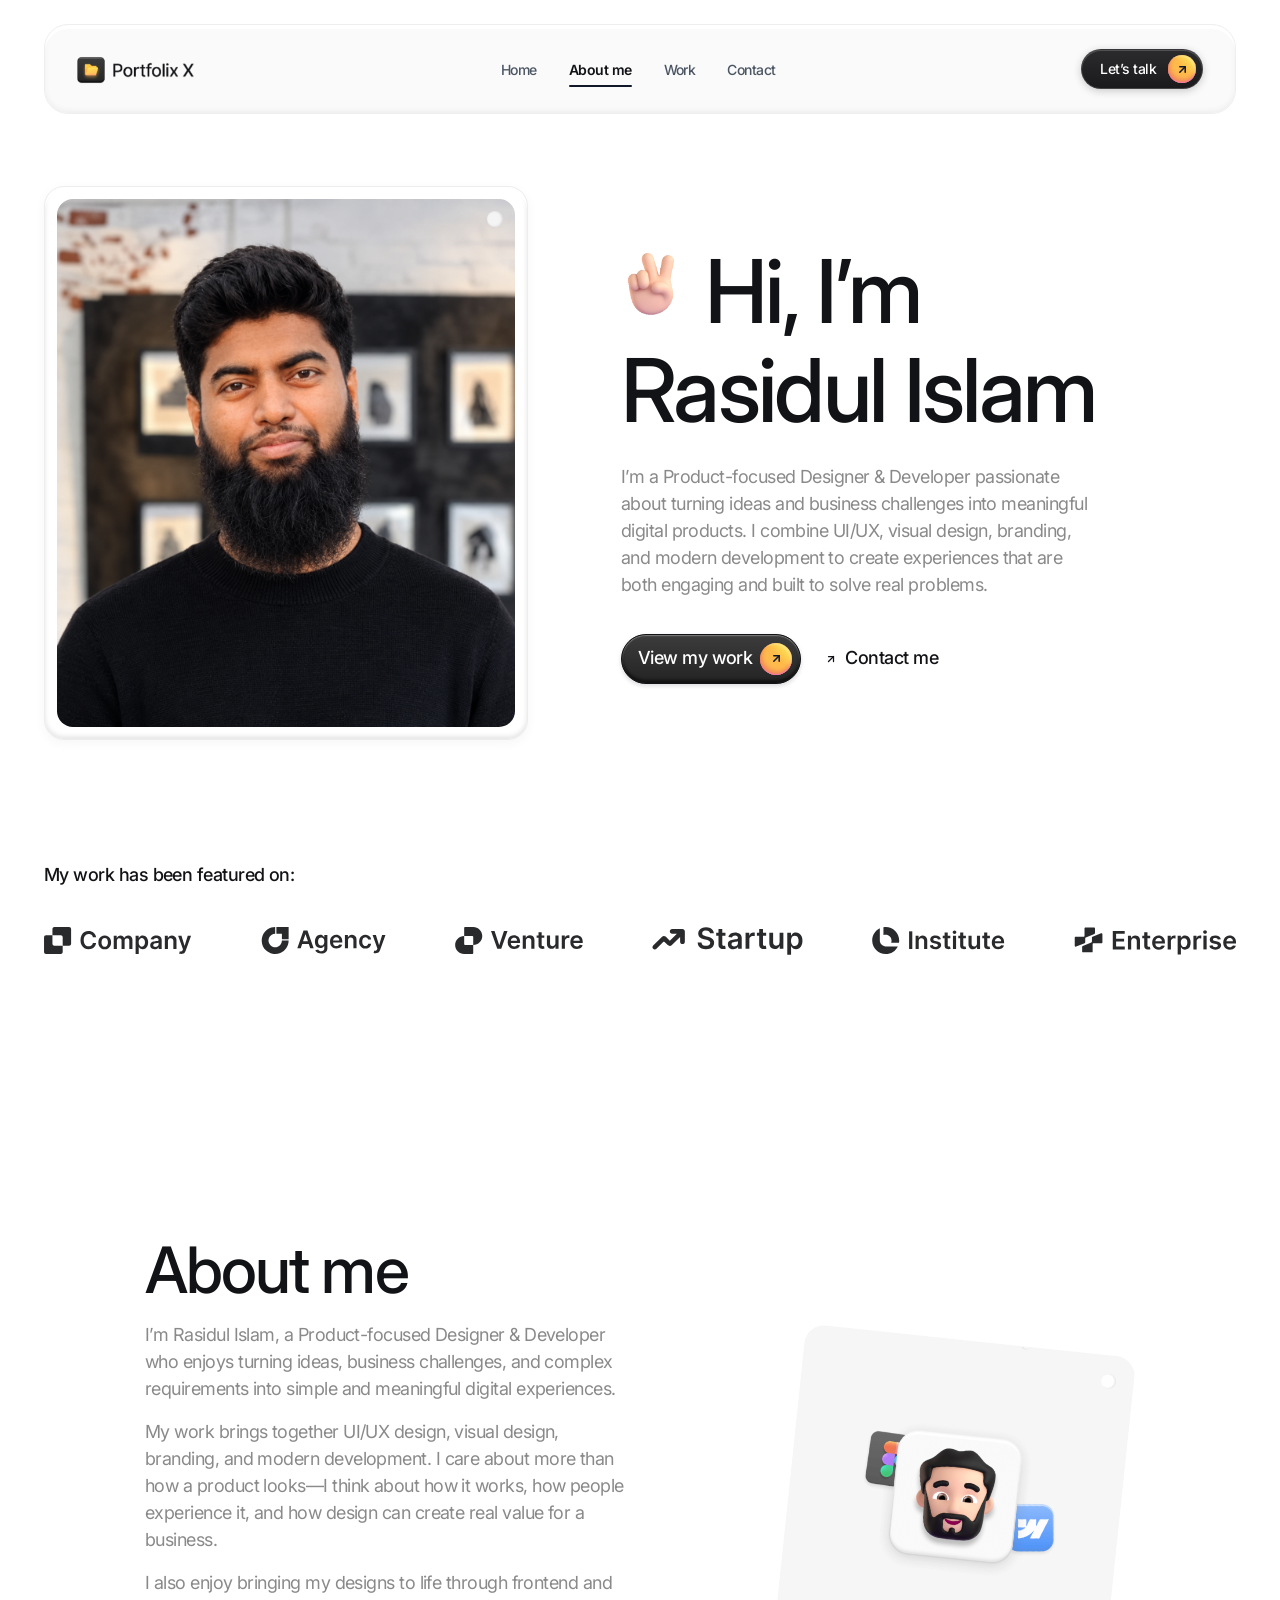
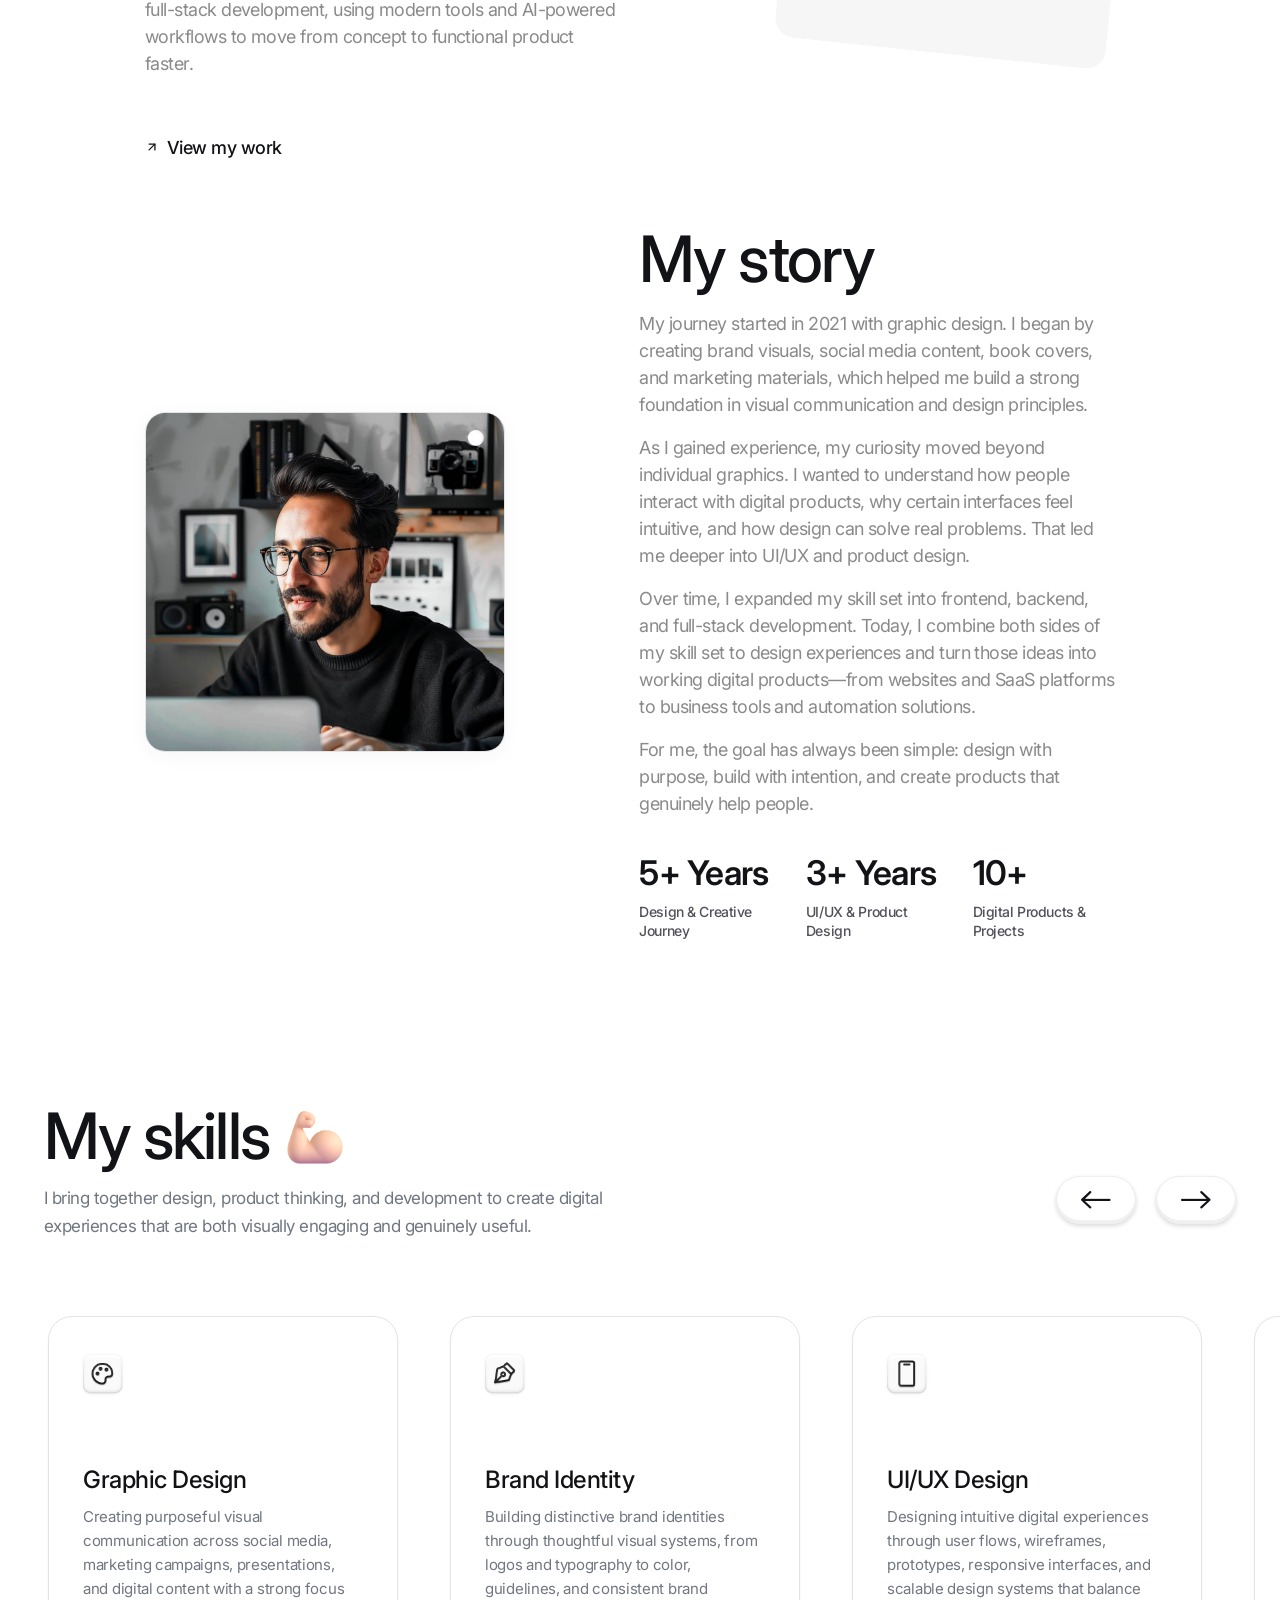
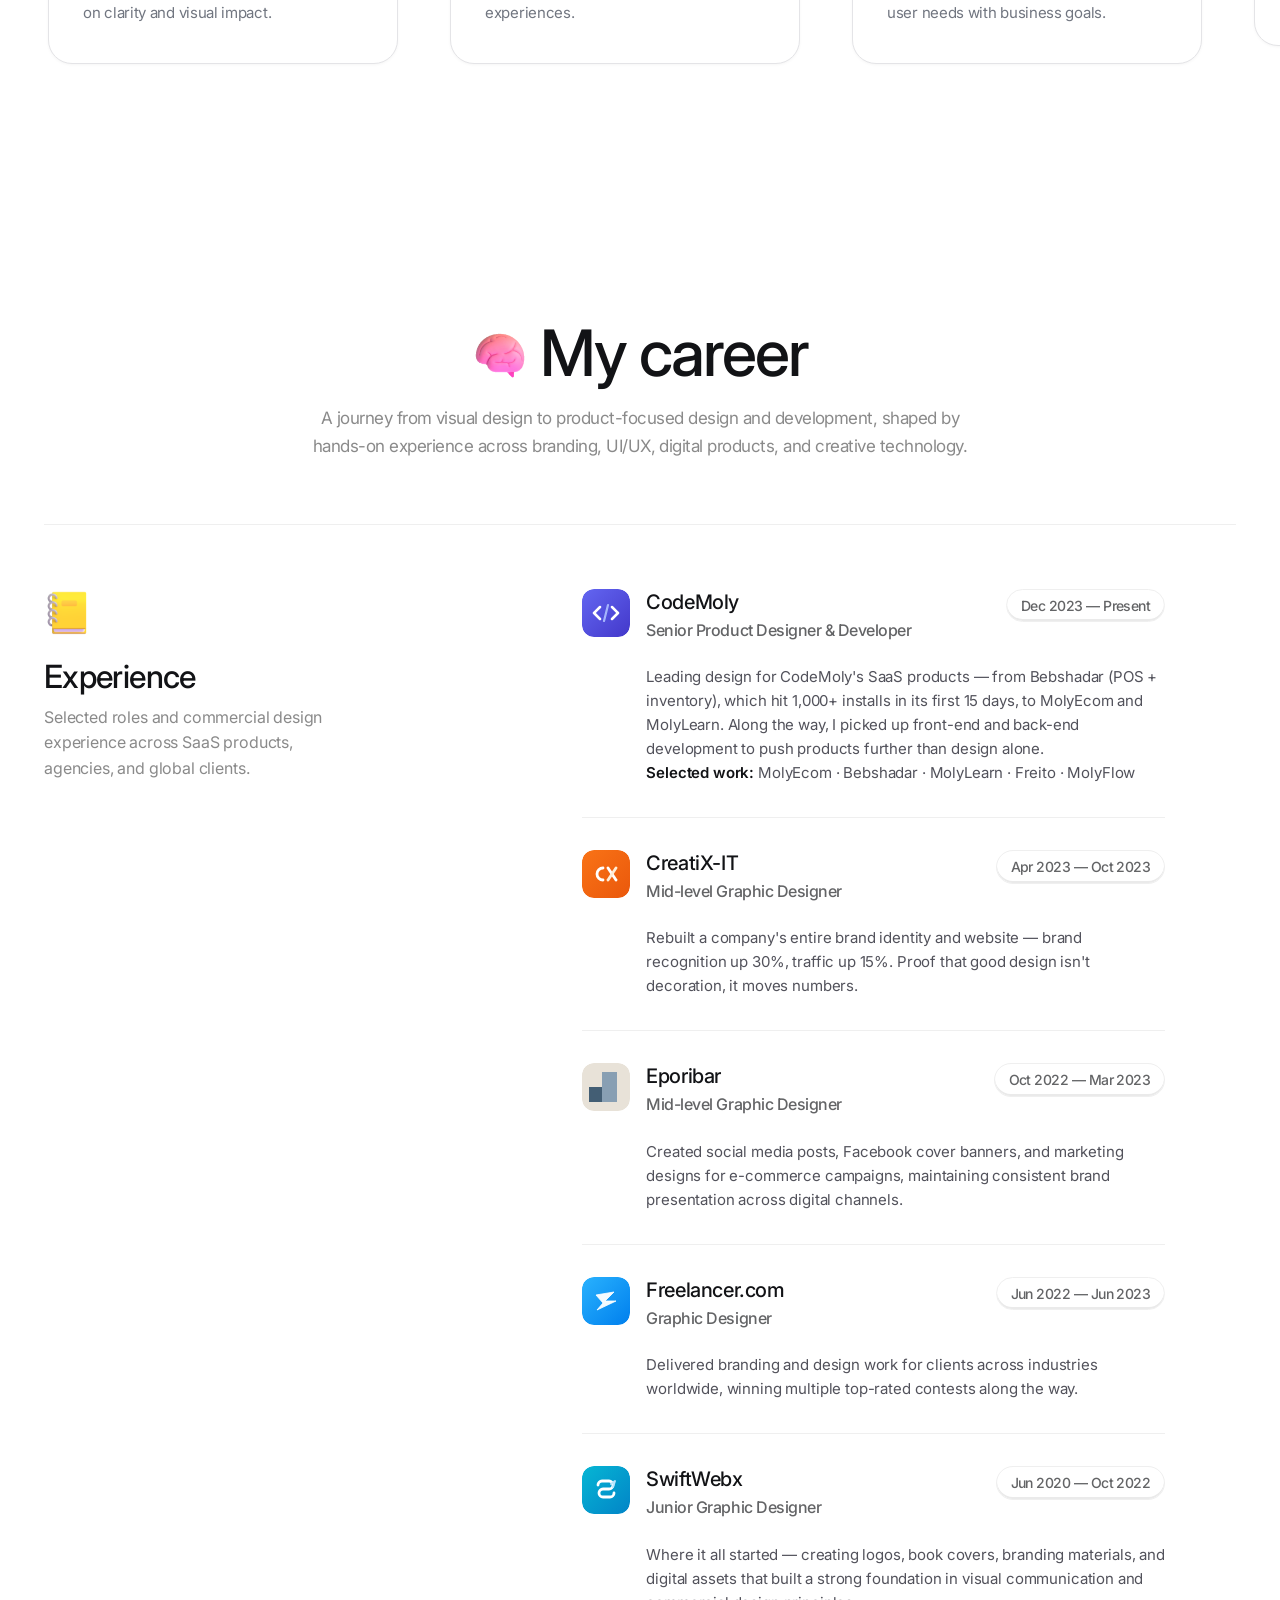
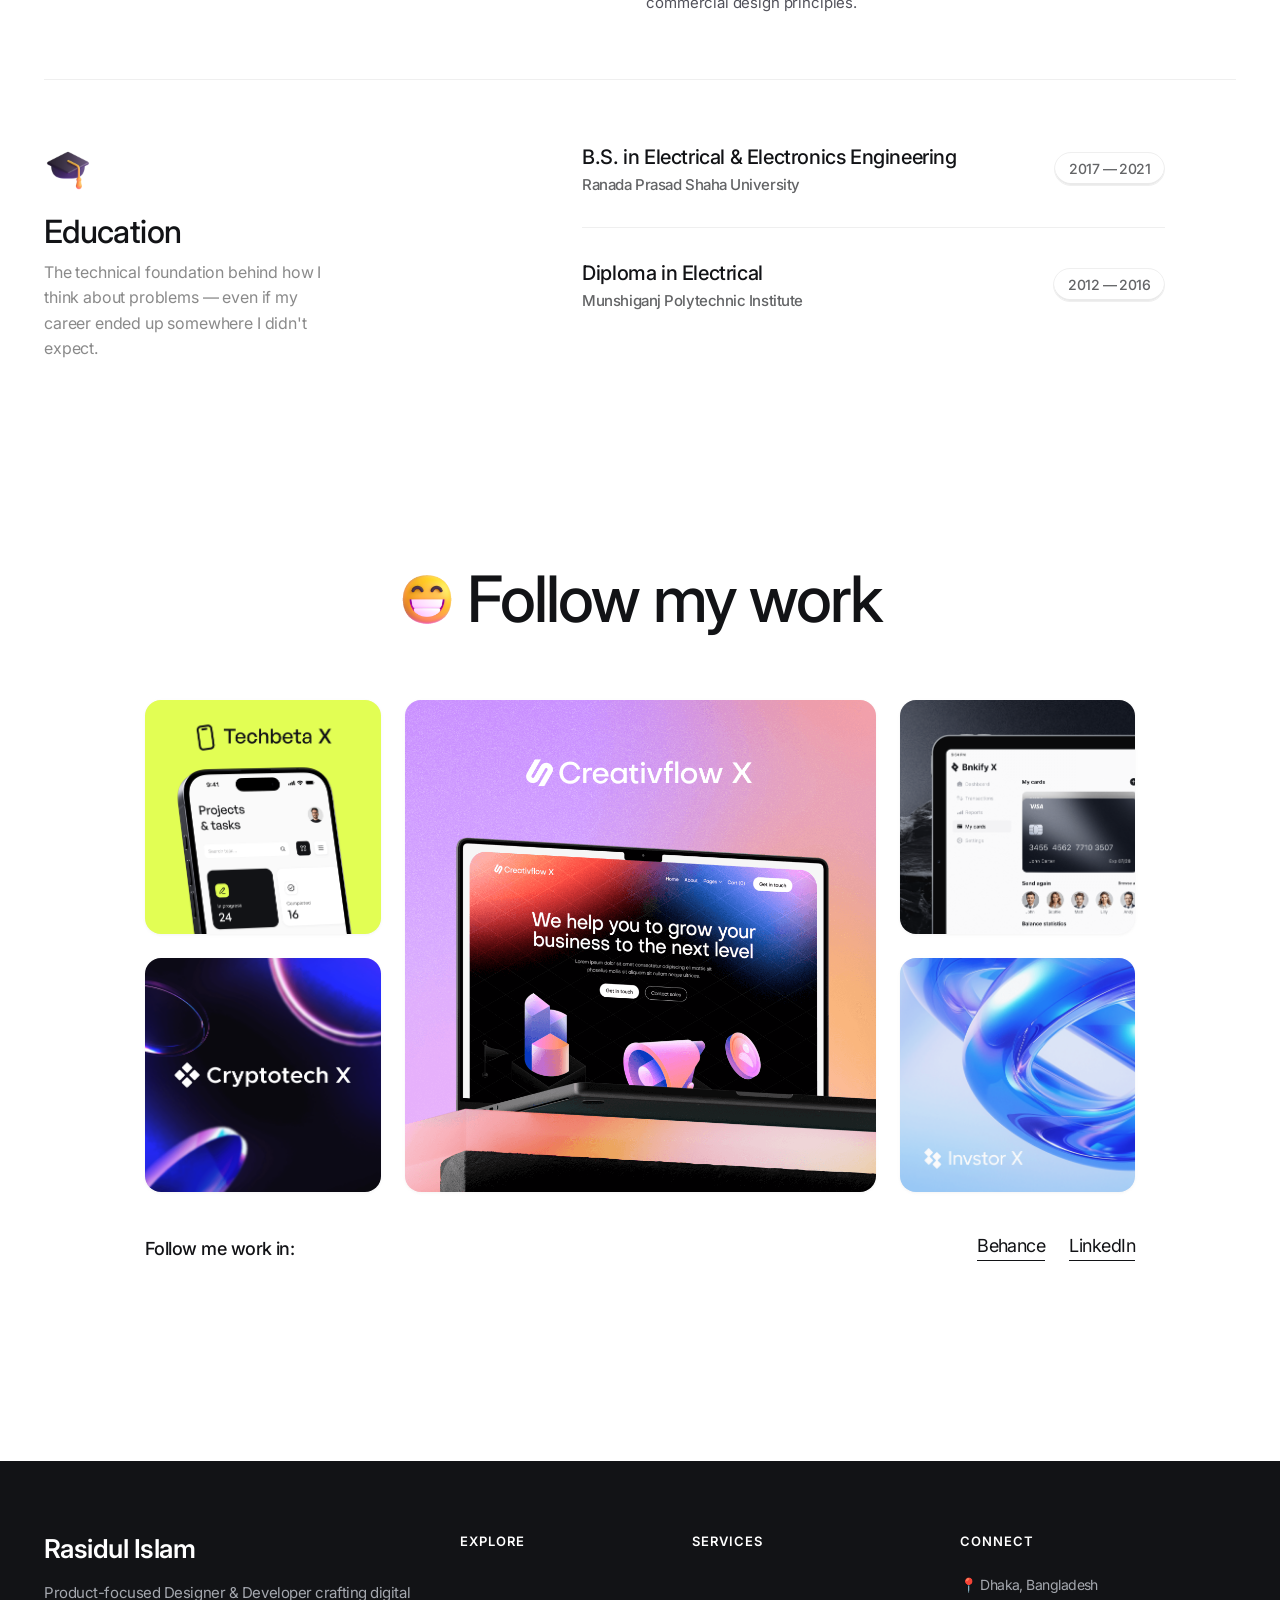
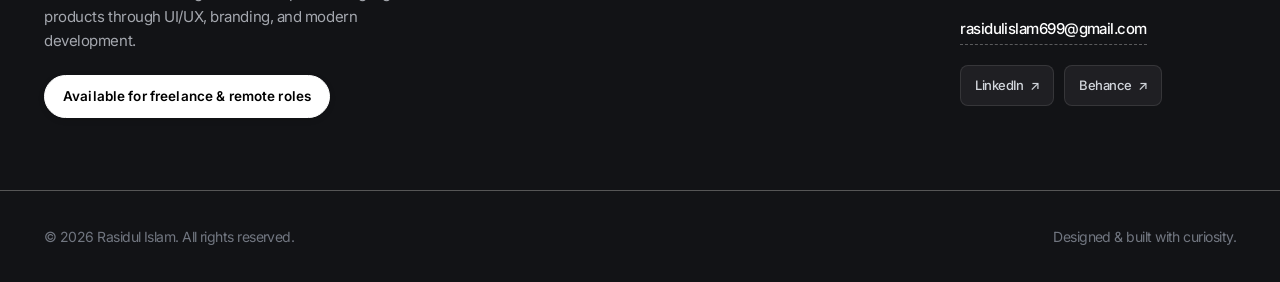
==== commit 2e050373: "Update About page My Story section image with user's photo" ====
--- a/about.html
+++ b/about.html
@@ -243,7 +243,7 @@
                         <div class="mg-top-extra-large mg-top-64px---mbl">
                             <div class="w-layout-grid grid-2-columns story-grid">
                                 <div class="image-wrapper story---image-wrapper">
-                                    <img src="assets/images/my-story-image-portfolix-x.jpg" loading="eager" alt="My Story Image - Portfolix X Webflow Template" class="image cover-image responsive---mbl" />
+                                    <img src="assets/images/my-story-image-portfolix-x.jpg" loading="eager" alt="Rasidul Islam - My Story" class="image cover-image responsive---mbl" />
                                 </div>
                                 <div class="inner-container _480px _100-mbl">
                                     <div class="inner-container _550px---mbl">
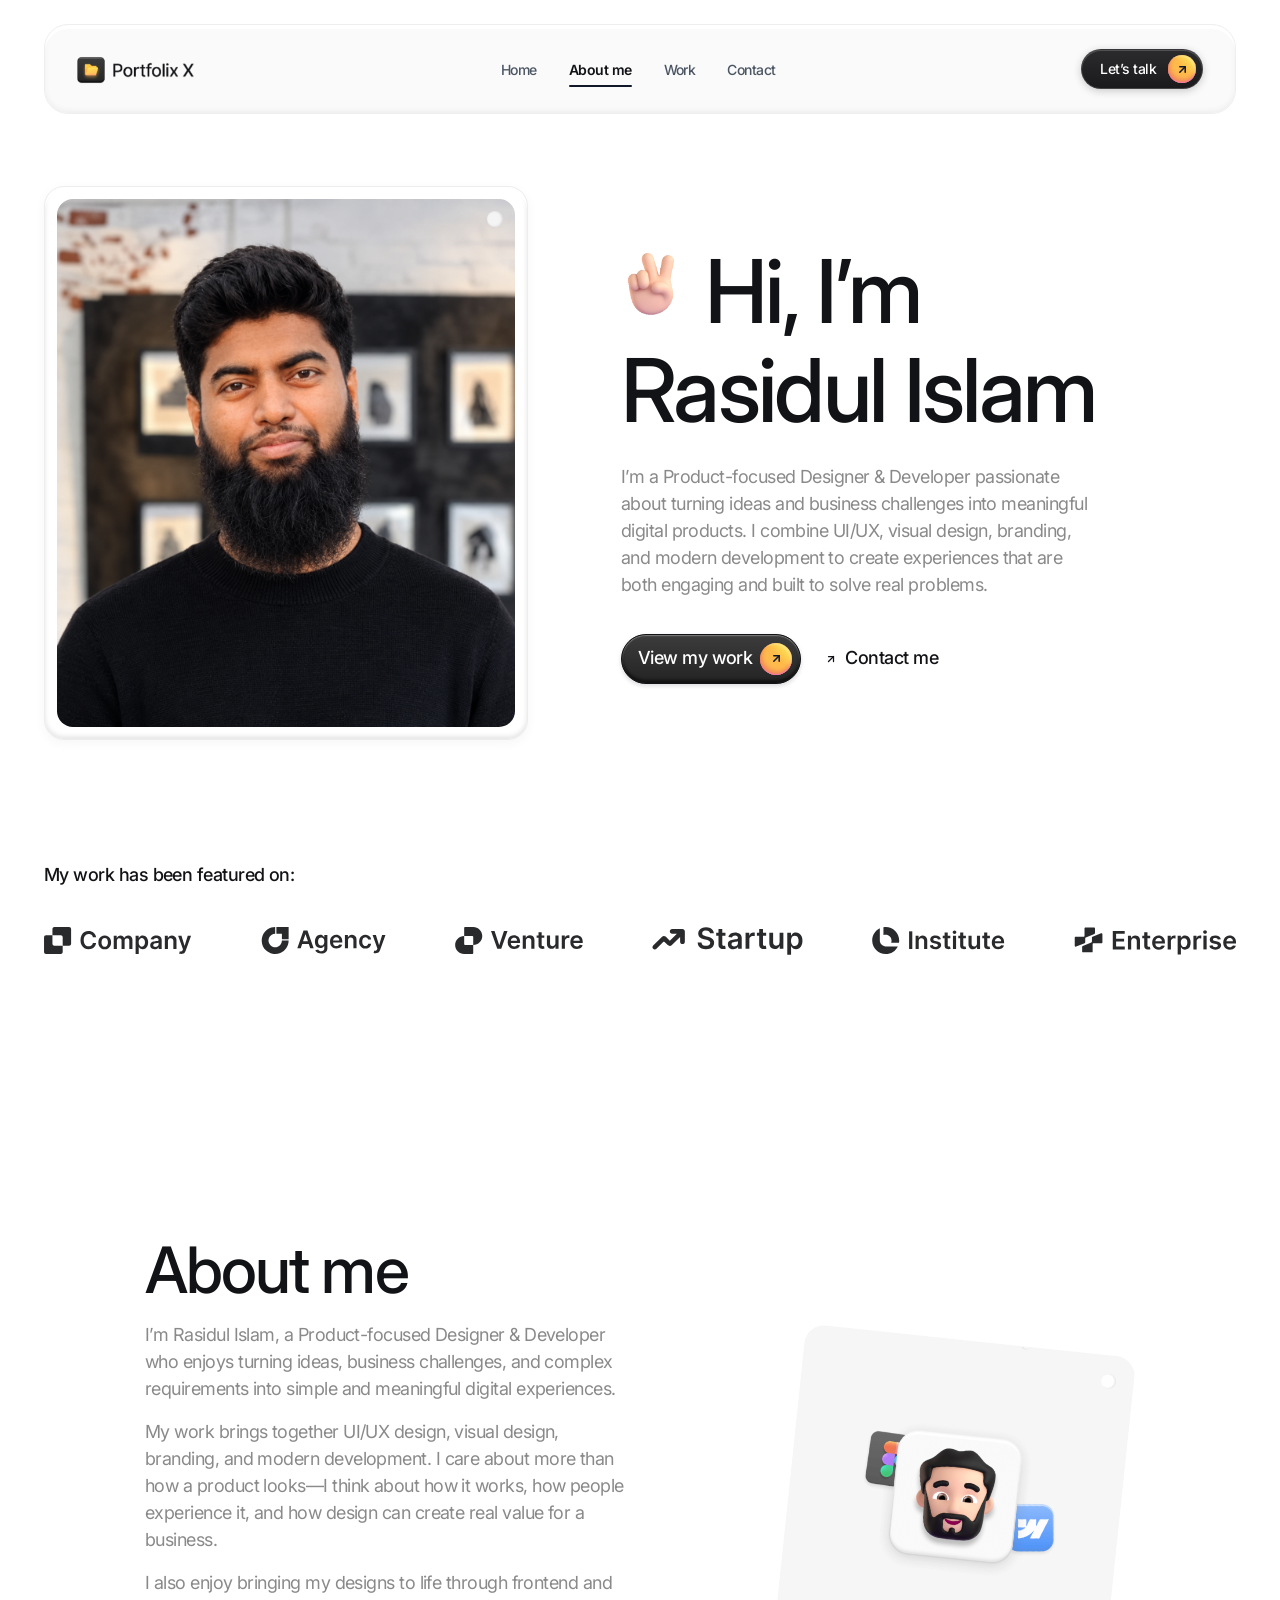
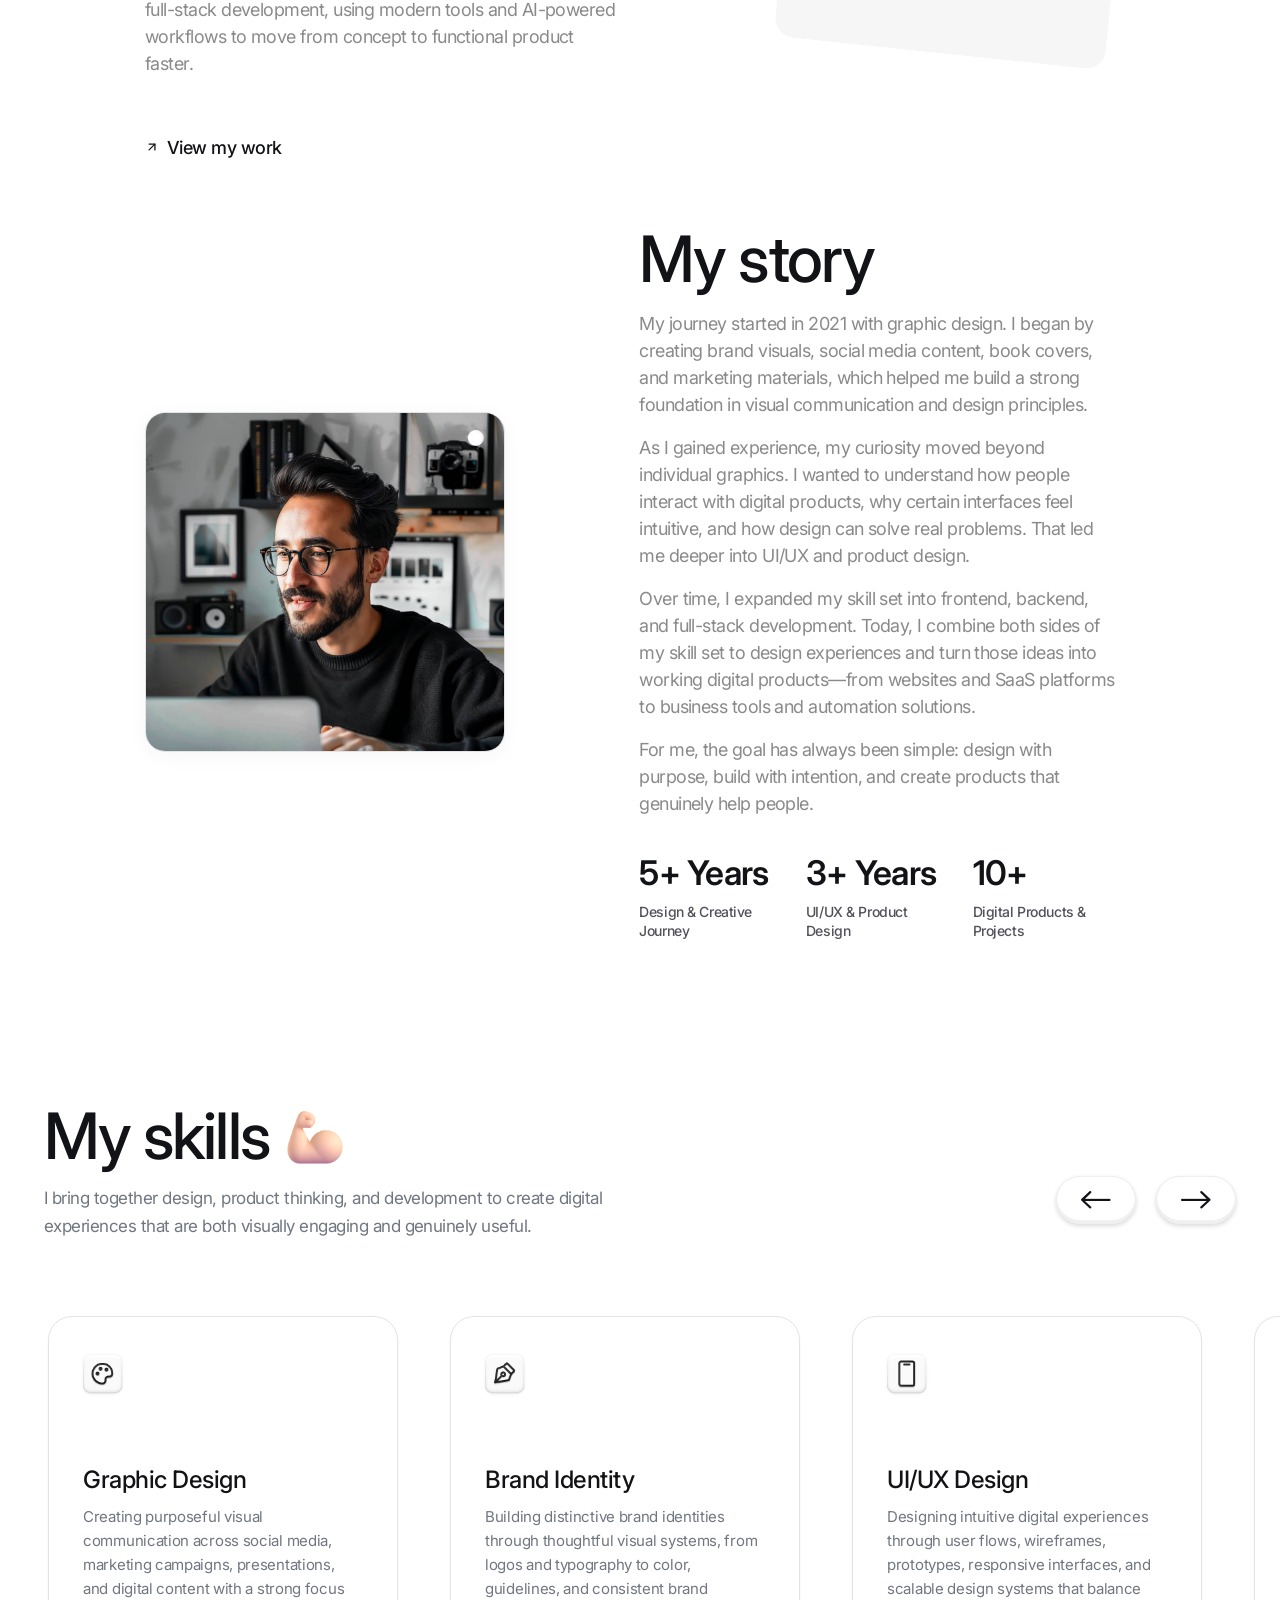
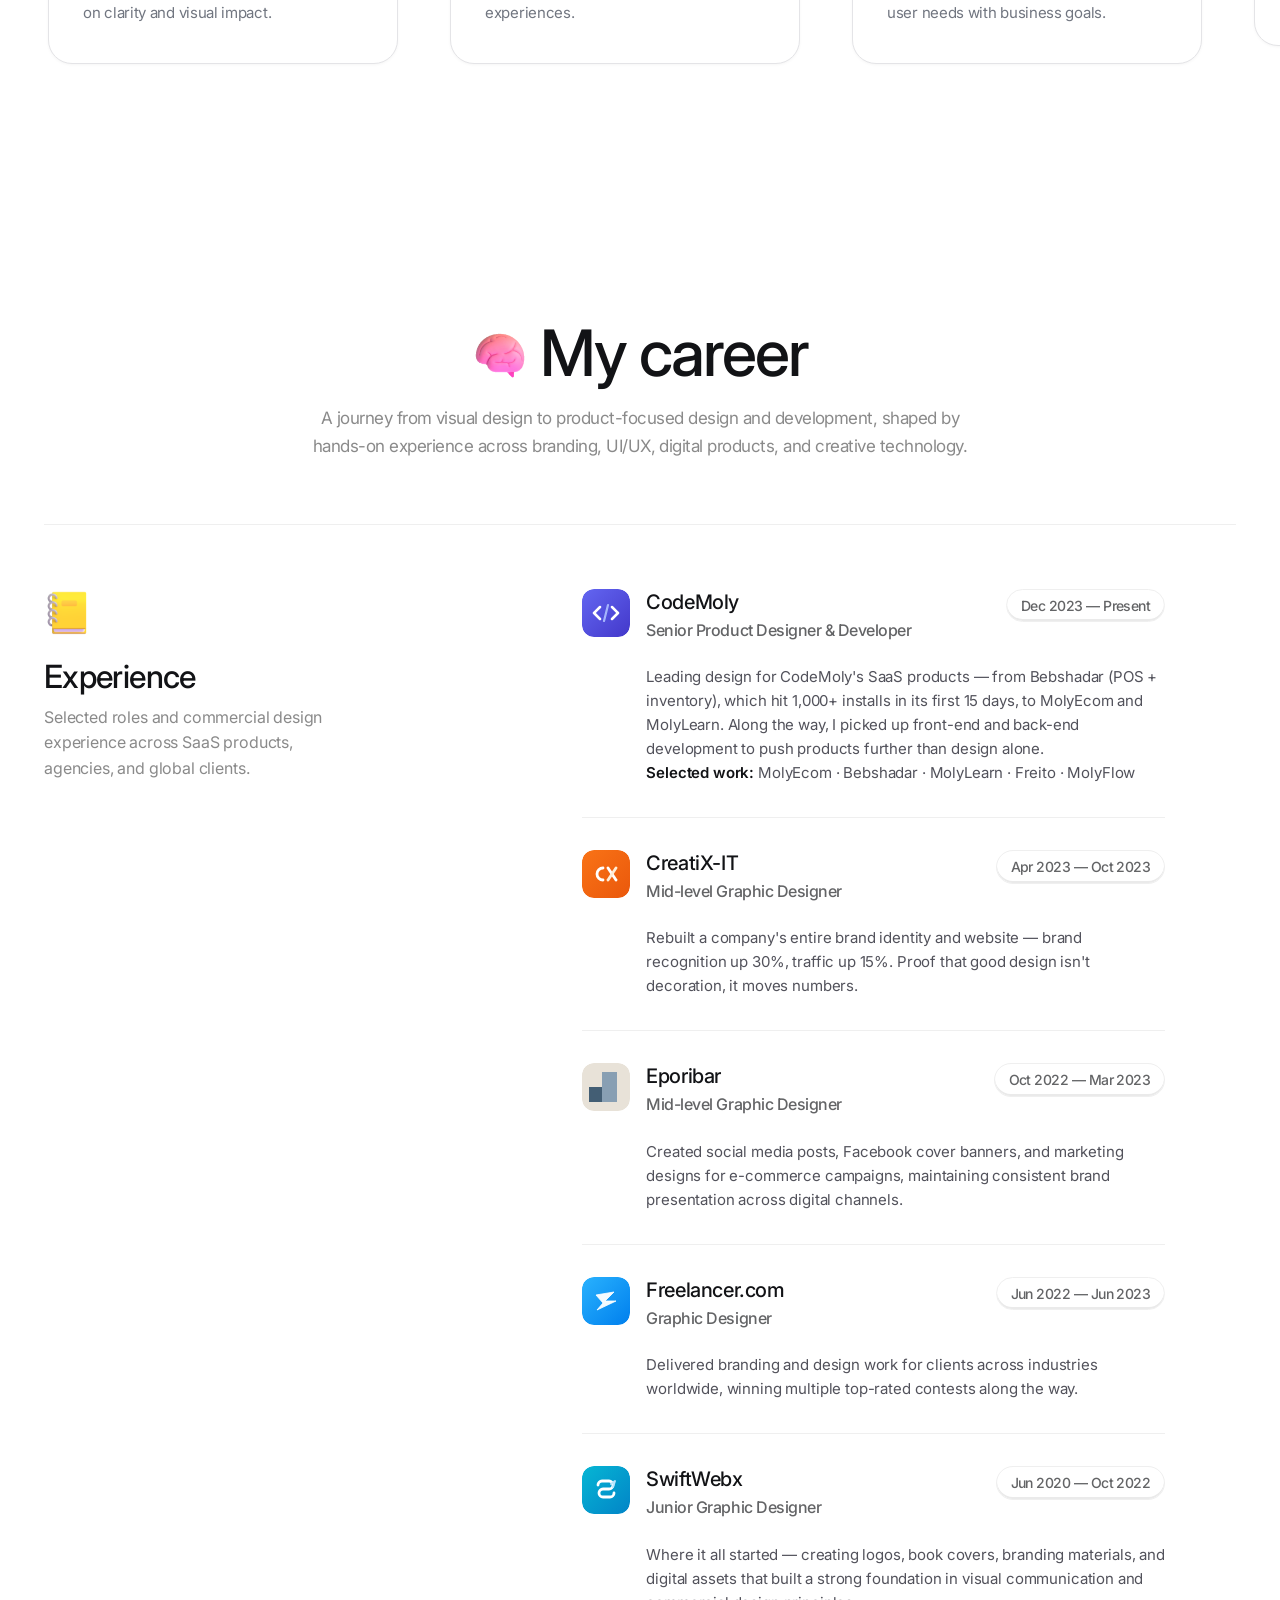
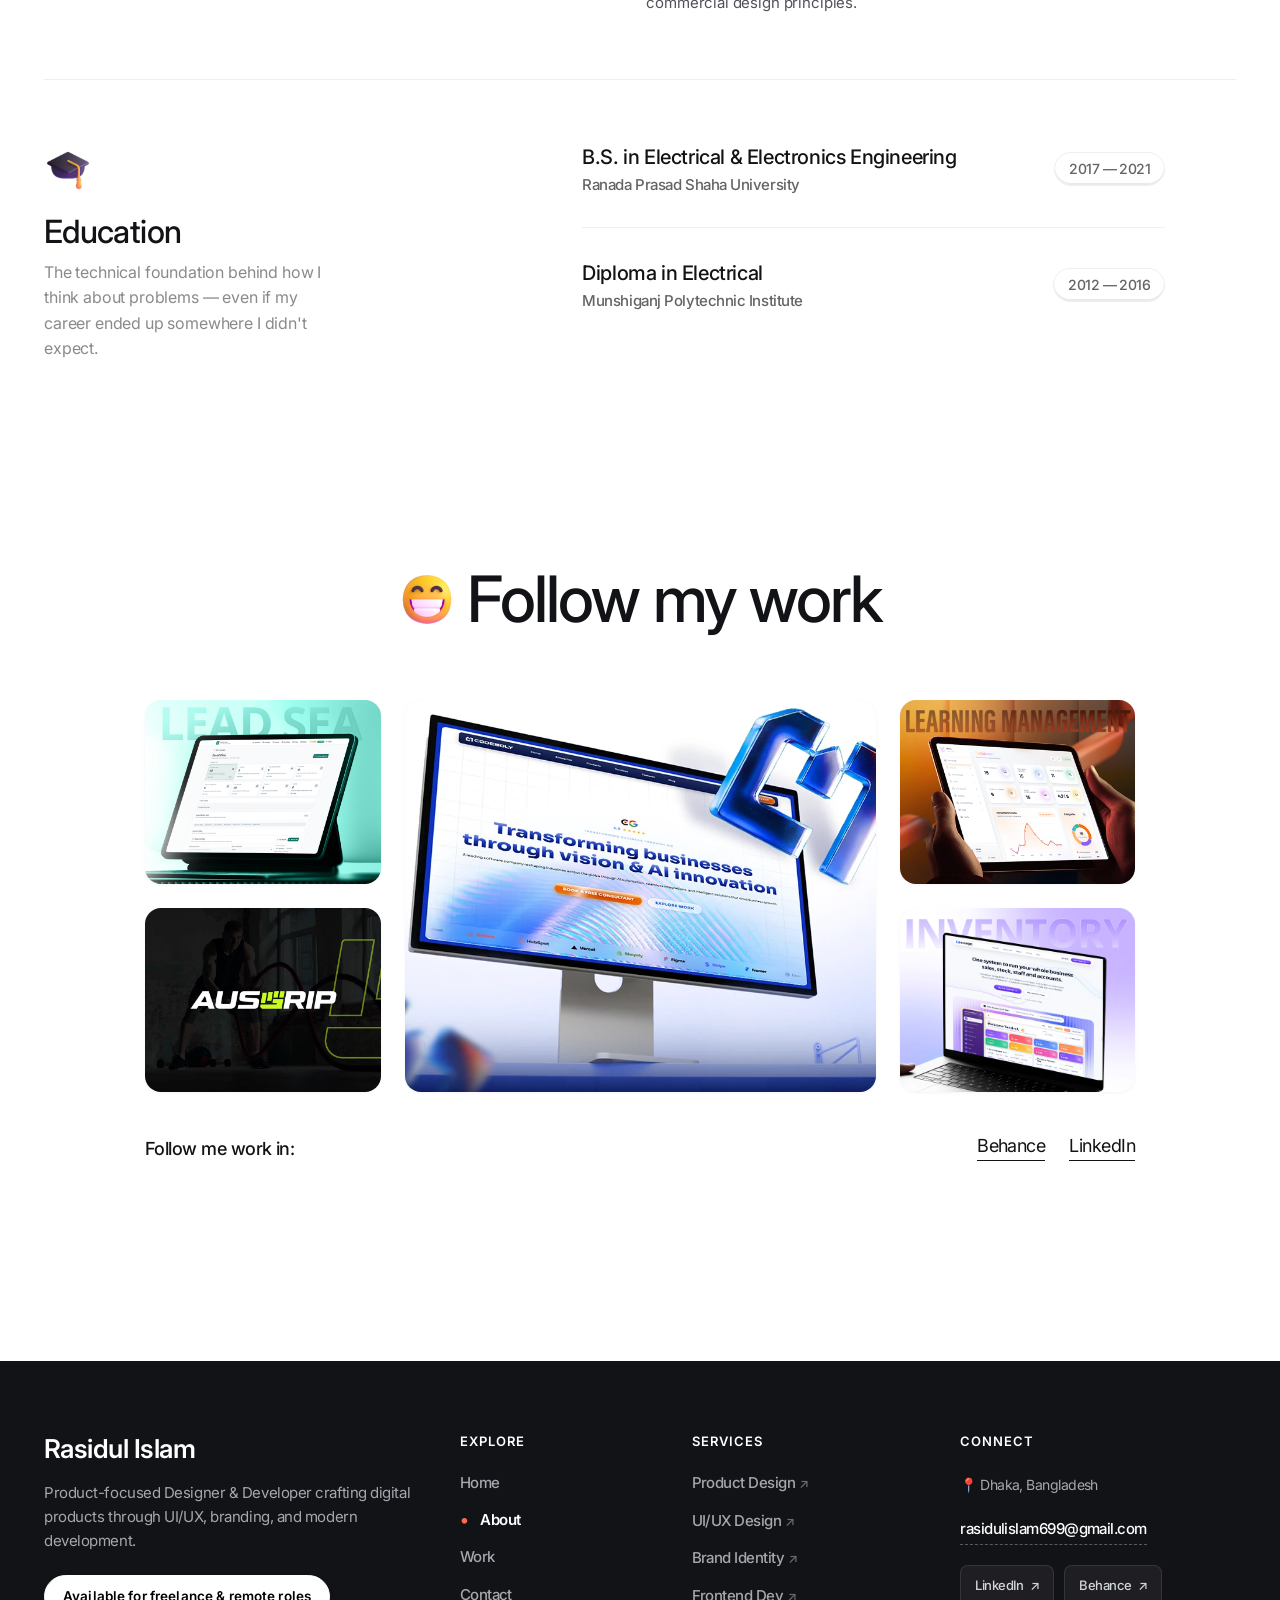
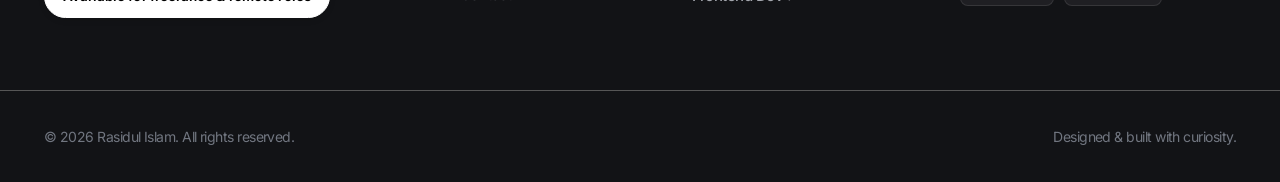
==== commit 69dff99f: "Update Follow My Work gallery in About page with real projects" ====
--- a/about.html
+++ b/about.html
@@ -580,20 +580,20 @@
                         </div>
                         <div class="mg-top-extra-large">
                             <div class="w-layout-grid grid-3-columns gallery-grid">
-                                <a href="https://www.instagram.com/" target="_blank" rel="noopener noreferrer" class="image-wrapper border-radius-image-default gallery-link w-inline-block">
-                                    <img src="assets/images/gallery-1-portfolix-x.png" loading="eager" alt="Techbeta X Project - Portfolix X Webflow Template" class="image cover-image" />
+                                <a href="https://lead-sea.vercel.app/campaigns/cmtqubkpu0000l704w95kusn6" target="_blank" rel="noopener noreferrer" class="image-wrapper border-radius-image-default gallery-link w-inline-block" title="Lead Sea Platform">
+                                    <img src="assets/images/projects/lead-sea.png" loading="eager" alt="Lead Sea - B2B Lead Generation Platform" class="image cover-image" />
                                 </a>
-                                <a id="w-node-d7838286-6710-e626-cde7-32a94d28924d-4d289240" href="https://www.instagram.com/" target="_blank" rel="noopener noreferrer" class="image-wrapper border-radius-image-default gallery-link gallery-featured w-inline-block">
-                                    <img src="assets/images/gallery-3-portfolix-x.png" loading="eager" alt="Creativflow X Project - Portfolix X Webflow Template" class="image cover-image" />
+                                <a id="w-node-d7838286-6710-e626-cde7-32a94d28924d-4d289240" href="https://www.behance.net/gallery/255473267/Corporate-Website-into-a-Digital-Experience" target="_blank" rel="noopener noreferrer" class="image-wrapper border-radius-image-default gallery-link gallery-featured w-inline-block" title="CodeMoly Corporate Website Case Study">
+                                    <img src="assets/images/projects/codemoly-website.webp" loading="eager" alt="CodeMoly Corporate Website" class="image cover-image" />
                                 </a>
-                                <a href="https://www.instagram.com/" target="_blank" rel="noopener noreferrer" class="image-wrapper border-radius-image-default gallery-link w-inline-block">
-                                    <img src="assets/images/gallery-4-portfolix-x.png" loading="eager" alt="Bnkify X Project - Portfolix X Webflow Template" class="image cover-image" />
+                                <a href="https://molylearn.codemoly.io/" target="_blank" rel="noopener noreferrer" class="image-wrapper border-radius-image-default gallery-link w-inline-block" title="MolyLearn LMS Platform">
+                                    <img src="assets/images/projects/molylearn.png" loading="eager" alt="MolyLearn - Learning Management Platform" class="image cover-image" />
                                 </a>
-                                <a href="https://www.instagram.com/" target="_blank" rel="noopener noreferrer" class="image-wrapper border-radius-image-default gallery-link w-inline-block">
-                                    <img src="assets/images/gallery-2-portfolix-x.png" loading="eager" alt="Cryptotech X Project - Portfolix X Webflow Template" class="image cover-image" />
+                                <a href="https://www.behance.net/gallery/178164201/Logo-design-Sports-logo-Grip" target="_blank" rel="noopener noreferrer" class="image-wrapper border-radius-image-default gallery-link w-inline-block" title="Grip Sports Logo Case Study">
+                                    <img src="assets/images/projects/download (28).png" loading="eager" alt="Grip - Sports Logo Design &amp; Brand Identity" class="image cover-image" />
                                 </a>
-                                <a href="https://www.instagram.com/" target="_blank" rel="noopener noreferrer" class="image-wrapper border-radius-image-default gallery-link w-inline-block">
-                                    <img src="assets/images/gallery-5-portfolix-x.png" loading="eager" alt="Invstor X Project - Portfolix X Webflow Template" class="image cover-image" />
+                                <a href="https://bebshadar-0-2.vercel.app/" target="_blank" rel="noopener noreferrer" class="image-wrapper border-radius-image-default gallery-link w-inline-block" title="Bebshadar Business Platform">
+                                    <img src="assets/images/projects/download (4).png" loading="eager" alt="Bebshadar - Business Management &amp; POS Software" class="image cover-image" />
                                 </a>
                             </div>
                         </div>
